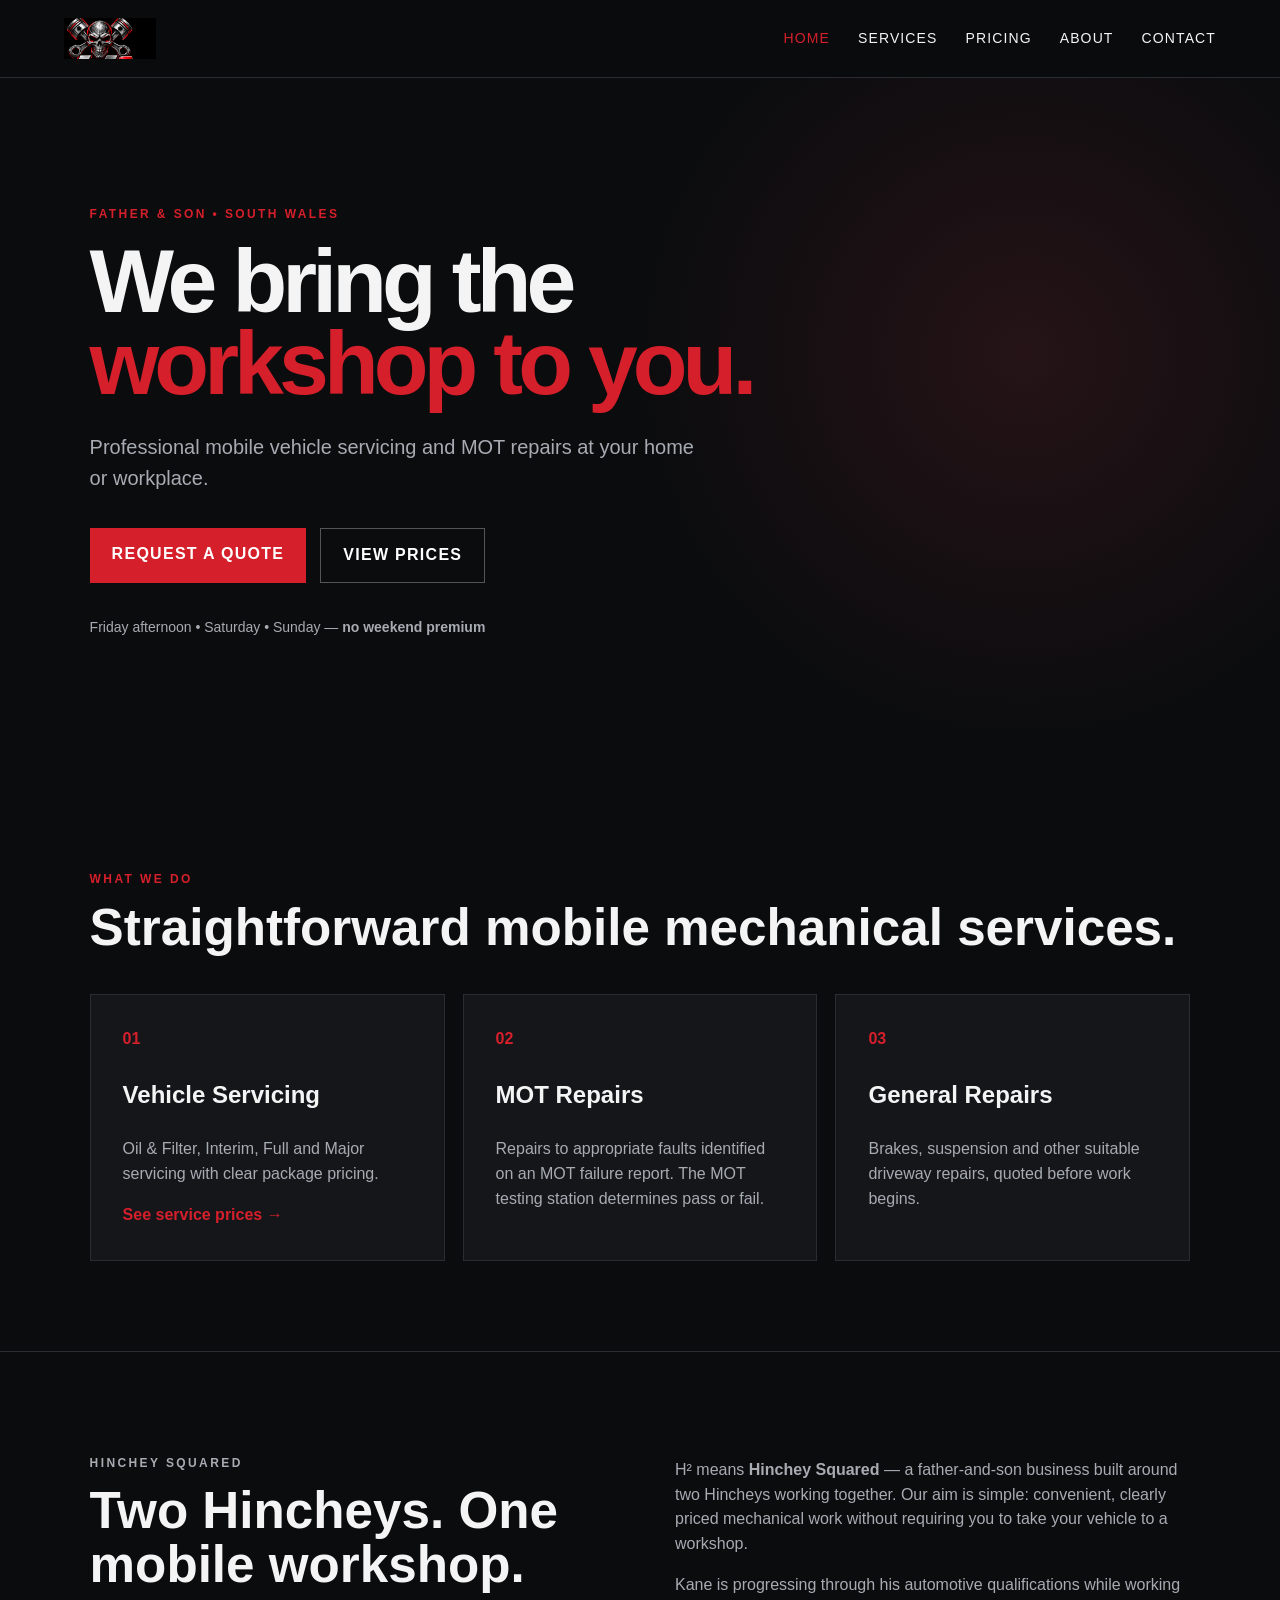
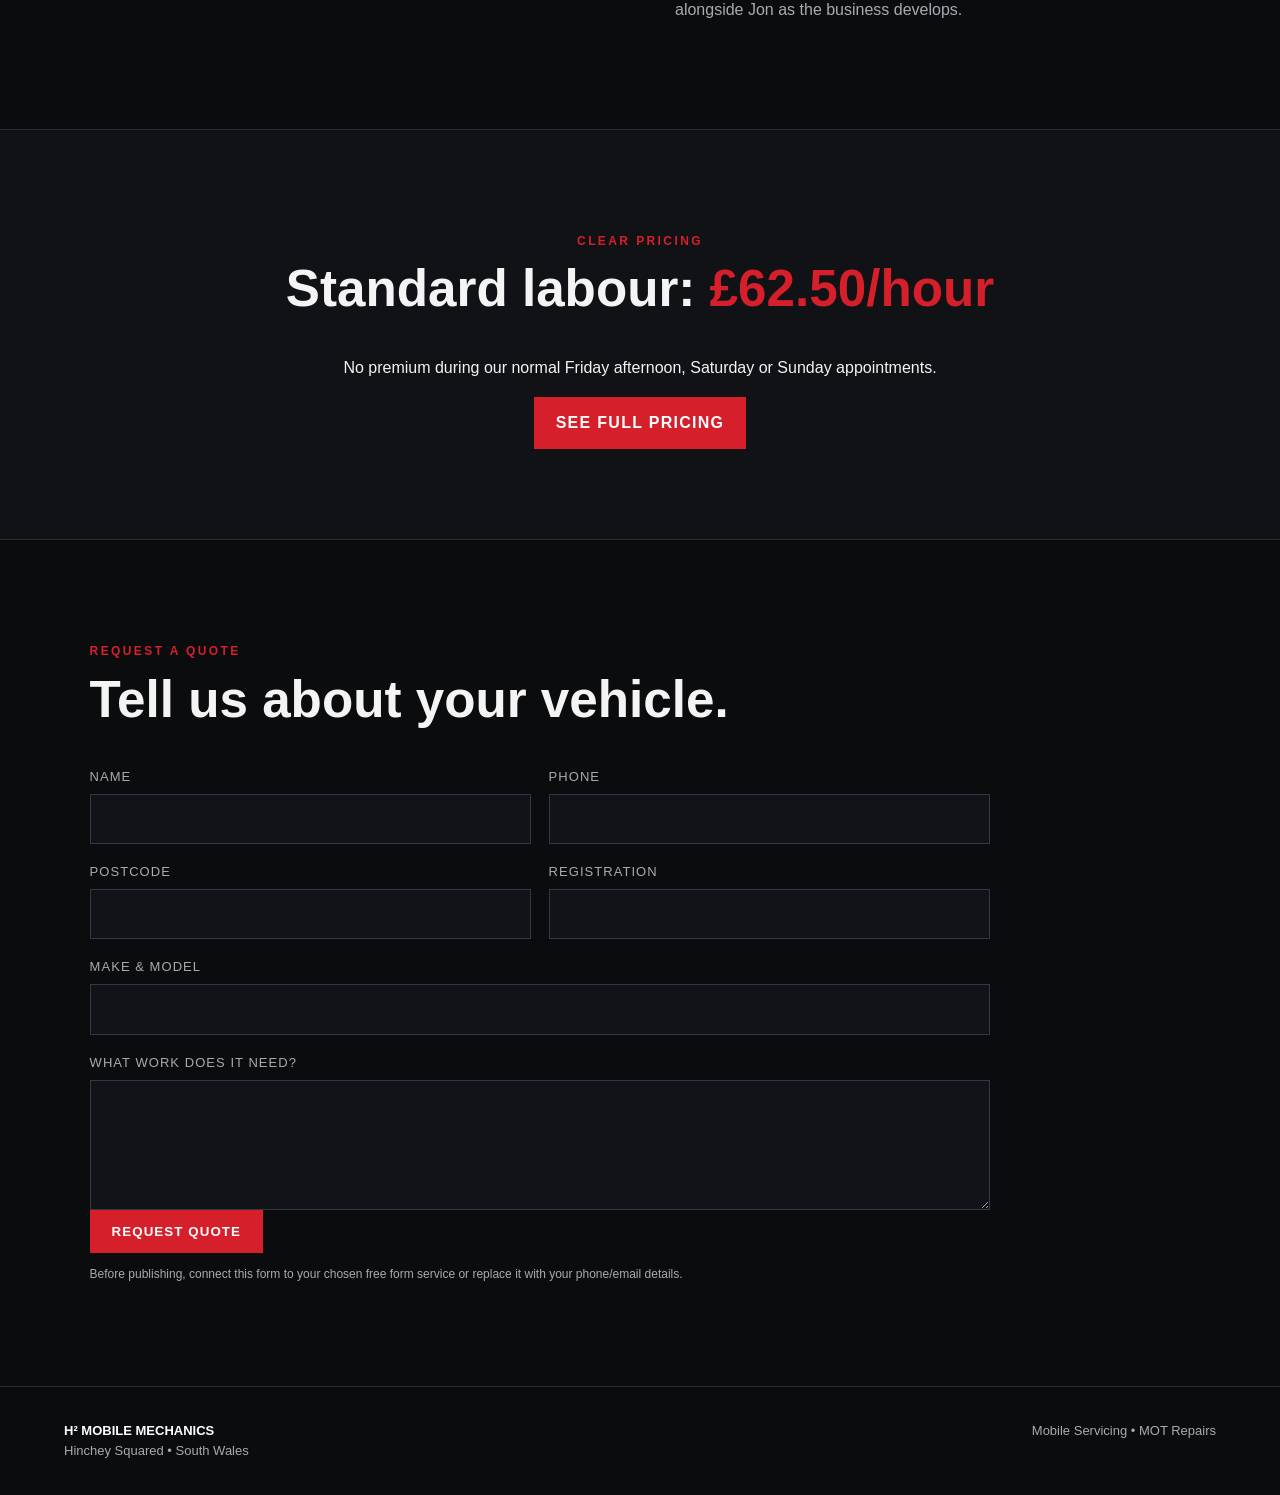
==== index.html @ 7c2e6c44 "Add files via upload" ====
<!doctype html><html lang="en"><head><meta charset="utf-8"><meta name="viewport" content="width=device-width,initial-scale=1"><meta name="description" content="H Squared Mobile Mechanics — mobile servicing and MOT repairs across South Wales."><title>H² Mobile Mechanics | South Wales</title><style>
:root{--bg:#0b0c0e;--panel:#14161a;--ink:#f4f4f4;--muted:#a7abb2;--red:#d51f2b;--line:#292c31;--silver:#d7d9dc}*{box-sizing:border-box}html{scroll-behavior:smooth}body{margin:0;background:var(--bg);color:var(--ink);font:16px/1.55 Arial,Helvetica,sans-serif}a{color:inherit;text-decoration:none}header{height:78px;display:flex;align-items:center;justify-content:space-between;padding:0 max(5vw,24px);border-bottom:1px solid var(--line);position:sticky;top:0;background:rgba(11,12,14,.96);z-index:10}.brand{font-weight:800;letter-spacing:.08em}.brand span{font-size:30px;color:var(--silver);margin-right:8px}.brand span::first-letter{color:white}nav{display:flex;gap:28px;font-size:14px;text-transform:uppercase;letter-spacing:.08em}nav a:hover,nav .active{color:var(--red)}.hero{min-height:690px;display:grid;grid-template-columns:1.2fr .8fr;align-items:center;gap:50px;padding:80px max(7vw,30px);background:radial-gradient(circle at 80% 40%,#251317 0,transparent 35%)}.eyebrow{color:var(--red);font-size:12px;font-weight:800;letter-spacing:.2em}.hero h1,.pagehead h1{font-size:clamp(52px,7vw,96px);line-height:.92;margin:16px 0 28px;letter-spacing:-.055em}.hero em,.pagehead em{font-style:normal;color:var(--red)}.lead{font-size:20px;color:var(--muted);max-width:620px}.actions{display:flex;gap:14px;margin:34px 0}.btn{display:inline-block;background:var(--red);padding:14px 22px;font-weight:800;text-transform:uppercase;letter-spacing:.08em;border:0;color:white;cursor:pointer}.btn.ghost{background:transparent;border:1px solid #555}.weekend{color:var(--muted);font-size:14px}.mark{text-align:center}.mark .skull{font-size:110px;filter:grayscale(1)}.mark strong{display:block;font-size:130px;line-height:.8;font-style:italic;color:var(--silver);text-shadow:5px 5px 0 #7c1119}.mark span{display:block;margin-top:25px;letter-spacing:.35em;color:var(--muted)}.section{padding:90px max(7vw,30px);max-width:1500px;margin:auto}.section h2,.price-tease h2,.cta h2{font-size:clamp(34px,4vw,56px);line-height:1.05;margin:12px 0 40px}.cards{display:grid;grid-template-columns:repeat(3,1fr);gap:18px}.cards article,.pricing-grid article{background:var(--panel);border:1px solid var(--line);padding:32px}.cards b{color:var(--red)}.cards h3{font-size:24px}.cards p,.split p,.pagehead p,.terms p,.labour p,.cta p{color:var(--muted)}.cards a{color:var(--red);font-weight:bold}.split{display:grid;grid-template-columns:1fr 1fr;gap:70px;border-top:1px solid var(--line)}.price-tease{text-align:center;padding:90px 25px;background:#101216;border-block:1px solid var(--line)}.price-tease h2 span{color:var(--red)}.grid{display:grid;grid-template-columns:1fr 1fr;gap:18px;max-width:900px}.wide{grid-column:1/-1}label{font-size:13px;color:var(--muted);text-transform:uppercase;letter-spacing:.08em}input,textarea{display:block;width:100%;margin-top:7px;background:#111318;border:1px solid #343840;color:white;padding:14px;font:inherit}.note{color:var(--muted);font-size:12px;max-width:700px}.pagehead{padding:100px max(7vw,30px) 50px;max-width:1300px}.pagehead p{max-width:750px;font-size:18px}.labour{display:flex;align-items:center;gap:50px;background:var(--panel);border-left:5px solid var(--red);padding:28px 34px;margin-bottom:70px}.labour div{min-width:260px}.labour span{display:block;color:var(--muted);font-size:12px;letter-spacing:.16em}.labour strong{font-size:54px}.labour small{color:var(--muted);margin-left:8px}.service-title{font-size:40px}.pricing-grid{display:grid;grid-template-columns:repeat(2,1fr);gap:18px}.pricing-grid article{position:relative}.pricing-grid article.featured{border-color:var(--red)}.pricing-grid article>p{color:var(--red);font-size:11px;font-weight:bold;letter-spacing:.18em}.pricing-grid h3{font-size:28px;margin:4px 0}.pricing-grid article>strong{font-size:42px}.pricing-grid strong small{font-size:14px;color:var(--muted)}ul{padding-left:20px;color:var(--muted)}li{margin:7px 0}.terms{margin-top:35px;border-top:1px solid var(--line);padding-top:25px}.cta{text-align:center;padding:90px 25px;background:#101216}footer{padding:34px max(5vw,24px);border-top:1px solid var(--line);display:flex;justify-content:space-between;color:var(--muted);font-size:13px}footer strong{display:block;color:white}footer span{display:block}@media(max-width:800px){header{height:auto;padding:18px 20px;align-items:flex-start;gap:15px}.brand{font-size:12px}.brand span{font-size:25px}nav{gap:12px;flex-wrap:wrap;justify-content:flex-end;font-size:10px}.hero{grid-template-columns:1fr;min-height:auto;padding:70px 25px}.mark{display:none}.cards,.pricing-grid,.split,.grid{grid-template-columns:1fr}.wide{grid-column:auto}.section{padding:65px 25px}.labour{display:block}.labour div{min-width:0}.pagehead{padding:70px 25px 30px}footer{display:block}footer>div+div{margin-top:15px}}
/* Enhanced mobile-first behaviour */
.menu-toggle{display:none;background:transparent;border:1px solid #3a3d43;color:#fff;width:46px;height:42px;font-size:23px;line-height:1;cursor:pointer}
@media(max-width:800px){
 body{font-size:16px;overflow-x:hidden}
 header{height:68px;padding:0 18px;align-items:center;position:sticky}
 .brand{font-size:11px;white-space:nowrap}.brand span{font-size:27px}
 .menu-toggle{display:block;flex:0 0 auto}
 nav{display:none;position:absolute;top:68px;left:0;right:0;background:#0b0c0e;border-bottom:1px solid var(--line);padding:8px 18px 18px;flex-direction:column;gap:0;box-shadow:0 12px 25px rgba(0,0,0,.35)}
 nav.open{display:flex}nav a{font-size:14px;padding:14px 4px;border-bottom:1px solid #22252a}nav a:last-child{border-bottom:0}
 .hero{padding:54px 20px 58px;gap:0;background:radial-gradient(circle at 85% 15%,#251317 0,transparent 38%)}
 .hero h1,.pagehead h1{font-size:clamp(42px,13vw,62px);line-height:.96;margin:14px 0 22px;overflow-wrap:anywhere}
 .lead{font-size:18px}.actions{display:grid;grid-template-columns:1fr;margin:28px 0 22px}.btn{text-align:center;width:100%;padding:16px 18px;min-height:52px}
 .weekend{font-size:13px}.section{padding:58px 20px}.section h2,.price-tease h2,.cta h2{font-size:34px;margin-bottom:28px}
 .cards{gap:14px}.cards article,.pricing-grid article{padding:24px 20px}.split{gap:22px}.price-tease,.cta{padding:58px 20px}
 .pagehead{padding:52px 20px 24px}.pagehead p{font-size:17px}.labour{padding:24px 20px;margin-bottom:48px}.labour strong{font-size:44px}.service-title{font-size:32px}
 .pricing-grid{gap:14px}.pricing-grid h3{font-size:25px}.pricing-grid article>strong{font-size:36px}.terms{font-size:14px}
 input,textarea{font-size:16px;min-height:50px}textarea{min-height:140px}form>.btn{margin-top:8px}
 footer{padding:28px 20px;line-height:1.7}
}
@media(max-width:380px){.brand{font-size:10px}.brand span{font-size:24px}.hero h1,.pagehead h1{font-size:39px}.section h2,.price-tease h2,.cta h2{font-size:30px}.labour strong{font-size:39px}}

.brand-lockup{display:flex;align-items:center;gap:20px}.brand-emblem{width:min(380px,100%);height:auto;display:block;filter:drop-shadow(0 12px 24px rgba(0,0,0,.45))}.brand-copy{text-align:center}.brand-copy strong{display:block;font-size:clamp(64px,9vw,128px);line-height:.8;font-style:italic;color:var(--silver);text-shadow:5px 5px 0 #7c1119}.brand-copy span{display:block;margin-top:22px;letter-spacing:.25em;color:var(--muted);font-weight:800}.brand-copy small{display:block;margin-top:8px;color:var(--red);letter-spacing:.22em;font-weight:800}@media(max-width:800px){.brand-lockup{justify-content:center}.brand-emblem{width:260px}.brand-copy{display:none}}
.header-logo{display:flex;align-items:center}.header-logo img{display:block;width:92px;height:64px;object-fit:contain}.hero{grid-template-columns:1fr;max-width:1500px;margin:auto}.hero>div:first-child{max-width:760px}@media(max-width:800px){.header-logo img{width:72px;height:50px}}
</style></head><body>
<header><a class="brand header-logo" href="./index.html" aria-label="H² Mobile Mechanics home"><img src="./h2-skull-pistons.png" alt="H² Mobile Mechanics piston logo"></a><button class="menu-toggle" aria-label="Open navigation" aria-expanded="false">☰</button><nav><a class="active" href="./index.html">Home</a><a href="#services">Services</a><a href="./pricing.html">Pricing</a><a href="#about">About</a><a href="#contact">Contact</a></nav></header>
<main><section class="hero"><div><p class="eyebrow">FATHER & SON • SOUTH WALES</p><h1>We bring the<br><em>workshop to you.</em></h1><p class="lead">Professional mobile vehicle servicing and MOT repairs at your home or workplace.</p><div class="actions"><a class="btn" href="#contact">Request a quote</a><a class="btn ghost" href="./pricing.html">View prices</a></div><p class="weekend">Friday afternoon • Saturday • Sunday — <strong>no weekend premium</strong></p></div></section>
<section id="services" class="section"><p class="eyebrow">WHAT WE DO</p><h2>Straightforward mobile mechanical services.</h2><div class="cards"><article><b>01</b><h3>Vehicle Servicing</h3><p>Oil & Filter, Interim, Full and Major servicing with clear package pricing.</p><a href="./pricing.html">See service prices →</a></article><article><b>02</b><h3>MOT Repairs</h3><p>Repairs to appropriate faults identified on an MOT failure report. The MOT testing station determines pass or fail.</p></article><article><b>03</b><h3>General Repairs</h3><p>Brakes, suspension and other suitable driveway repairs, quoted before work begins.</p></article></div></section>
<section id="about" class="section split"><div><p class="eyebrow">HINCHEY SQUARED</p><h2>Two Hincheys. One mobile workshop.</h2></div><div><p>H² means <strong>Hinchey Squared</strong> — a father-and-son business built around two Hincheys working together. Our aim is simple: convenient, clearly priced mechanical work without requiring you to take your vehicle to a workshop.</p><p>Kane is progressing through his automotive qualifications while working alongside Jon as the business develops.</p></div></section>
<section class="price-tease"><p class="eyebrow">CLEAR PRICING</p><h2>Standard labour: <span>£62.50/hour</span></h2><p>No premium during our normal Friday afternoon, Saturday or Sunday appointments.</p><a class="btn" href="./pricing.html">See full pricing</a></section>
<section id="contact" class="section"><p class="eyebrow">REQUEST A QUOTE</p><h2>Tell us about your vehicle.</h2><form onsubmit="event.preventDefault();alert('Add your phone/email or a free form service before publishing to receive enquiries.');"><div class="grid"><label>Name<input required></label><label>Phone<input type="tel" required></label><label>Postcode<input required></label><label>Registration<input></label><label class="wide">Make & model<input></label><label class="wide">What work does it need?<textarea rows="5" required></textarea></label></div><button class="btn" type="submit">Request quote</button><p class="note">Before publishing, connect this form to your chosen free form service or replace it with your phone/email details.</p></form></section></main>
<footer><div><strong>H² MOBILE MECHANICS</strong><span>Hinchey Squared • South Wales</span></div><div>Mobile Servicing • MOT Repairs</div></footer><script>
const menu=document.querySelector('.menu-toggle');
const nav=document.querySelector('header nav');
if(menu&&nav){menu.addEventListener('click',()=>{const open=nav.classList.toggle('open');menu.setAttribute('aria-expanded',open);menu.textContent=open?'✕':'☰';});nav.querySelectorAll('a').forEach(a=>a.addEventListener('click',()=>{nav.classList.remove('open');menu.setAttribute('aria-expanded','false');menu.textContent='☰';}));}
</script></body></html>
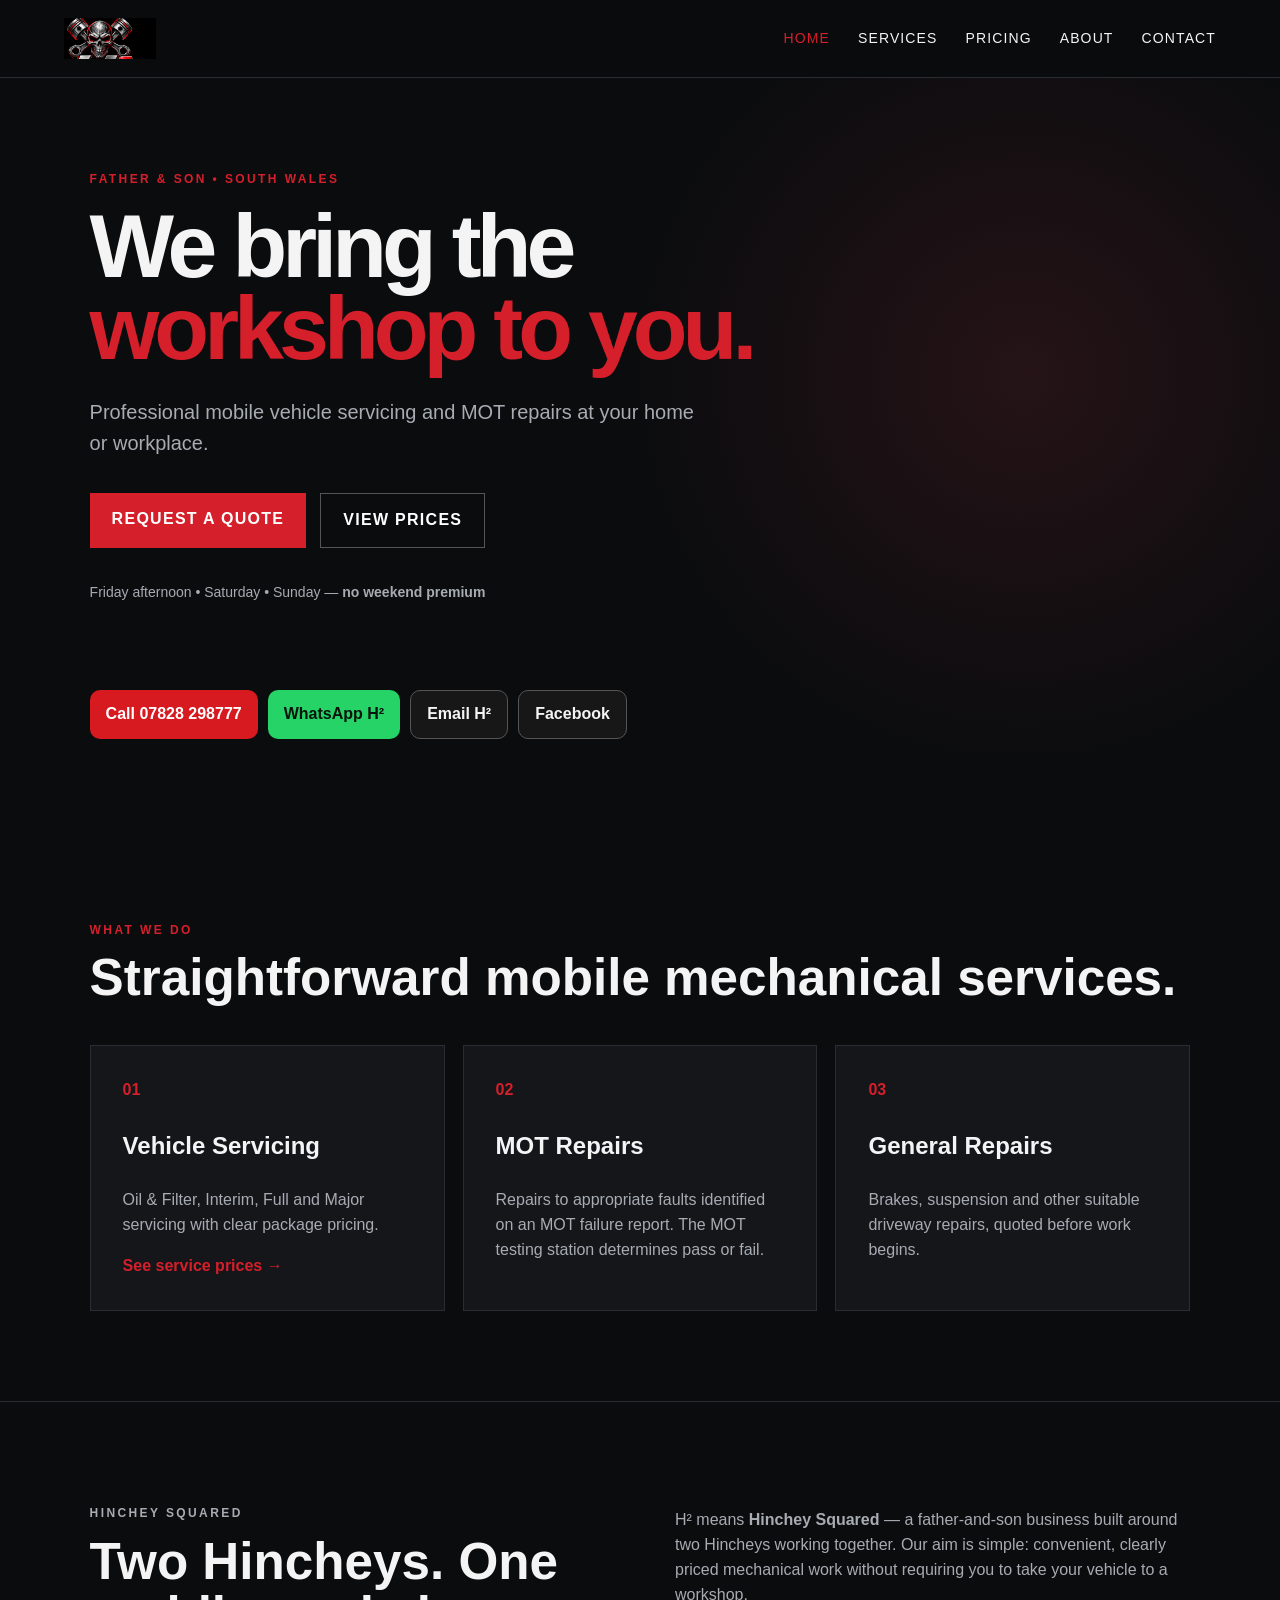
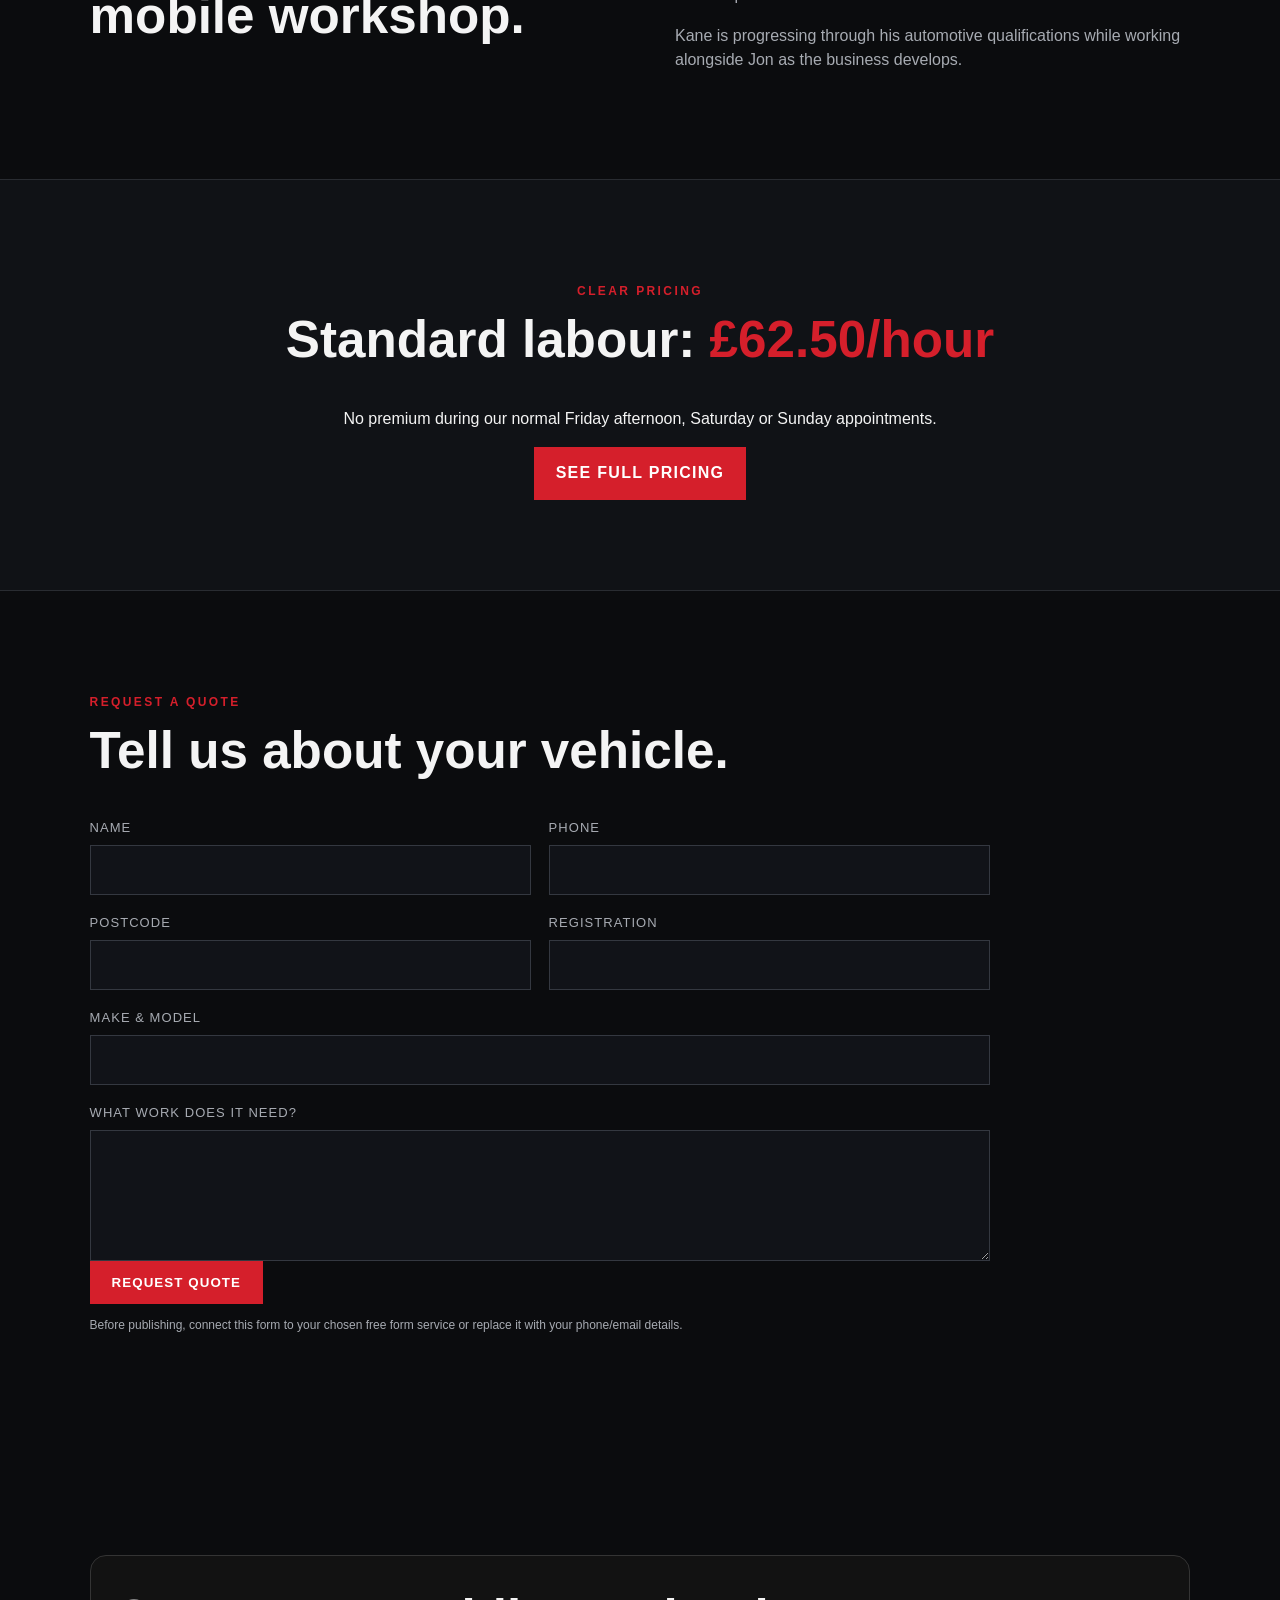
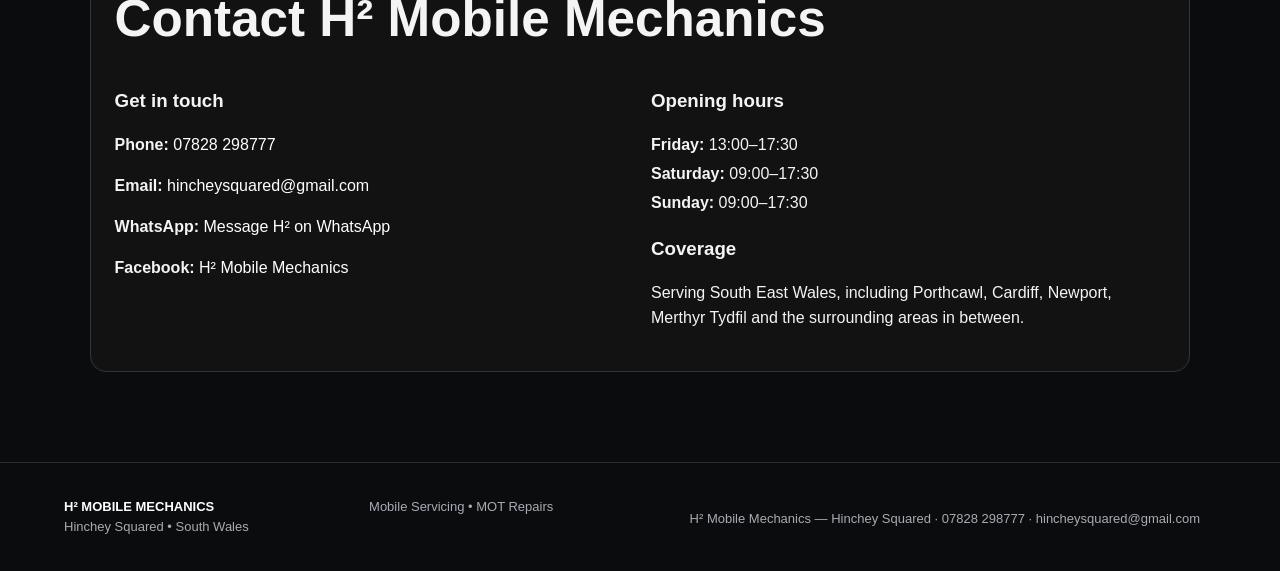
==== commit f4ef9e43: "Add files via upload" ====
--- a/index.html
+++ b/index.html
@@ -23,14 +23,66 @@
 
 .brand-lockup{display:flex;align-items:center;gap:20px}.brand-emblem{width:min(380px,100%);height:auto;display:block;filter:drop-shadow(0 12px 24px rgba(0,0,0,.45))}.brand-copy{text-align:center}.brand-copy strong{display:block;font-size:clamp(64px,9vw,128px);line-height:.8;font-style:italic;color:var(--silver);text-shadow:5px 5px 0 #7c1119}.brand-copy span{display:block;margin-top:22px;letter-spacing:.25em;color:var(--muted);font-weight:800}.brand-copy small{display:block;margin-top:8px;color:var(--red);letter-spacing:.22em;font-weight:800}@media(max-width:800px){.brand-lockup{justify-content:center}.brand-emblem{width:260px}.brand-copy{display:none}}
 .header-logo{display:flex;align-items:center}.header-logo img{display:block;width:92px;height:64px;object-fit:contain}.hero{grid-template-columns:1fr;max-width:1500px;margin:auto}.hero>div:first-child{max-width:760px}@media(max-width:800px){.header-logo img{width:72px;height:50px}}
+
+    .contact-strip{display:flex;flex-wrap:wrap;gap:10px;margin-top:22px}
+    .contact-strip a{display:inline-flex;align-items:center;justify-content:center;min-height:46px;padding:11px 16px;border-radius:10px;text-decoration:none;font-weight:800}
+    .contact-call{background:#d71920;color:#fff}
+    .contact-whatsapp{background:#25D366;color:#08140c}
+    .contact-email,.contact-facebook{border:1px solid #555;color:#f4f4f4;background:#171717}
+    .contact-panel{margin-top:28px;padding:24px;border:1px solid #343434;border-radius:16px;background:#121212}
+    .contact-panel h3{margin-top:0}
+    .contact-grid{display:grid;grid-template-columns:repeat(2,minmax(0,1fr));gap:22px}
+    .contact-panel a{color:#fff}
+    .hours-line{margin:4px 0}
+    @media(max-width:700px){
+      .contact-strip{display:grid;grid-template-columns:1fr 1fr}
+      .contact-strip a{width:100%}
+      .contact-grid{grid-template-columns:1fr}
+      .brand-logo{width:105px!important;height:auto!important;max-height:none!important}
+    }
+    
 </style></head><body>
 <header><a class="brand header-logo" href="./index.html" aria-label="H² Mobile Mechanics home"><img src="./h2-skull-pistons.png" alt="H² Mobile Mechanics piston logo"></a><button class="menu-toggle" aria-label="Open navigation" aria-expanded="false">☰</button><nav><a class="active" href="./index.html">Home</a><a href="#services">Services</a><a href="./pricing.html">Pricing</a><a href="#about">About</a><a href="#contact">Contact</a></nav></header>
-<main><section class="hero"><div><p class="eyebrow">FATHER & SON • SOUTH WALES</p><h1>We bring the<br><em>workshop to you.</em></h1><p class="lead">Professional mobile vehicle servicing and MOT repairs at your home or workplace.</p><div class="actions"><a class="btn" href="#contact">Request a quote</a><a class="btn ghost" href="./pricing.html">View prices</a></div><p class="weekend">Friday afternoon • Saturday • Sunday — <strong>no weekend premium</strong></p></div></section>
+<main><section class="hero"><div><p class="eyebrow">FATHER & SON • SOUTH WALES</p><h1>We bring the<br><em>workshop to you.</em></h1><p class="lead">Professional mobile vehicle servicing and MOT repairs at your home or workplace.</p><div class="actions"><a class="btn" href="#contact">Request a quote</a><a class="btn ghost" href="./pricing.html">View prices</a></div><p class="weekend">Friday afternoon • Saturday • Sunday — <strong>no weekend premium</strong></p></div>
+        <div class="contact-strip" aria-label="Contact H² Mobile Mechanics">
+          <a class="contact-call" href="tel:+447828298777">Call 07828 298777</a>
+          <a class="contact-whatsapp" href="https://wa.me/447828298777?text=Hi%20H%C2%B2%20Mobile%20Mechanics%2C%20I%27d%20like%20to%20request%20a%20quote%20for%20my%20vehicle." target="_blank" rel="noopener">WhatsApp H²</a>
+          <a class="contact-email" href="mailto:hincheysquared@gmail.com">Email H²</a>
+          <a class="contact-facebook" href="https://www.facebook.com/share/1BqLVj7MQG/" target="_blank" rel="noopener">Facebook</a>
+        </div>
+        </section>
 <section id="services" class="section"><p class="eyebrow">WHAT WE DO</p><h2>Straightforward mobile mechanical services.</h2><div class="cards"><article><b>01</b><h3>Vehicle Servicing</h3><p>Oil & Filter, Interim, Full and Major servicing with clear package pricing.</p><a href="./pricing.html">See service prices →</a></article><article><b>02</b><h3>MOT Repairs</h3><p>Repairs to appropriate faults identified on an MOT failure report. The MOT testing station determines pass or fail.</p></article><article><b>03</b><h3>General Repairs</h3><p>Brakes, suspension and other suitable driveway repairs, quoted before work begins.</p></article></div></section>
 <section id="about" class="section split"><div><p class="eyebrow">HINCHEY SQUARED</p><h2>Two Hincheys. One mobile workshop.</h2></div><div><p>H² means <strong>Hinchey Squared</strong> — a father-and-son business built around two Hincheys working together. Our aim is simple: convenient, clearly priced mechanical work without requiring you to take your vehicle to a workshop.</p><p>Kane is progressing through his automotive qualifications while working alongside Jon as the business develops.</p></div></section>
 <section class="price-tease"><p class="eyebrow">CLEAR PRICING</p><h2>Standard labour: <span>£62.50/hour</span></h2><p>No premium during our normal Friday afternoon, Saturday or Sunday appointments.</p><a class="btn" href="./pricing.html">See full pricing</a></section>
 <section id="contact" class="section"><p class="eyebrow">REQUEST A QUOTE</p><h2>Tell us about your vehicle.</h2><form onsubmit="event.preventDefault();alert('Add your phone/email or a free form service before publishing to receive enquiries.');"><div class="grid"><label>Name<input required></label><label>Phone<input type="tel" required></label><label>Postcode<input required></label><label>Registration<input></label><label class="wide">Make & model<input></label><label class="wide">What work does it need?<textarea rows="5" required></textarea></label></div><button class="btn" type="submit">Request quote</button><p class="note">Before publishing, connect this form to your chosen free form service or replace it with your phone/email details.</p></form></section></main>
-<footer><div><strong>H² MOBILE MECHANICS</strong><span>Hinchey Squared • South Wales</span></div><div>Mobile Servicing • MOT Repairs</div></footer><script>
+
+<section id="contact" class="section">
+  <div class="container">
+    <div class="contact-panel">
+      <h2>Contact H² Mobile Mechanics</h2>
+      <div class="contact-grid">
+        <div>
+          <h3>Get in touch</h3>
+          <p><strong>Phone:</strong> <a href="tel:+447828298777">07828 298777</a></p>
+          <p><strong>Email:</strong> <a href="mailto:hincheysquared@gmail.com">hincheysquared@gmail.com</a></p>
+          <p><strong>WhatsApp:</strong> <a href="https://wa.me/447828298777?text=Hi%20H%C2%B2%20Mobile%20Mechanics%2C%20I%27d%20like%20to%20request%20a%20quote%20for%20my%20vehicle." target="_blank" rel="noopener">Message H² on WhatsApp</a></p>
+          <p><strong>Facebook:</strong> <a href="https://www.facebook.com/share/1BqLVj7MQG/" target="_blank" rel="noopener">H² Mobile Mechanics</a></p>
+        </div>
+        <div>
+          <h3>Opening hours</h3>
+          <p class="hours-line"><strong>Friday:</strong> 13:00–17:30</p>
+          <p class="hours-line"><strong>Saturday:</strong> 09:00–17:30</p>
+          <p class="hours-line"><strong>Sunday:</strong> 09:00–17:30</p>
+          <h3 style="margin-top:18px">Coverage</h3>
+          <p>Serving South East Wales, including Porthcawl, Cardiff, Newport, Merthyr Tydfil and the surrounding areas in between.</p>
+        </div>
+      </div>
+    </div>
+  </div>
+</section>
+
+<footer><div><strong>H² MOBILE MECHANICS</strong><span>Hinchey Squared • South Wales</span></div><div>Mobile Servicing • MOT Repairs</div><p style="text-align:center;margin:12px 16px 0">H² Mobile Mechanics — Hinchey Squared · <a href="tel:+447828298777">07828 298777</a> · <a href="mailto:hincheysquared@gmail.com">hincheysquared@gmail.com</a></p>
+</footer><script>
 const menu=document.querySelector('.menu-toggle');
 const nav=document.querySelector('header nav');
 if(menu&&nav){menu.addEventListener('click',()=>{const open=nav.classList.toggle('open');menu.setAttribute('aria-expanded',open);menu.textContent=open?'✕':'☰';});nav.querySelectorAll('a').forEach(a=>a.addEventListener('click',()=>{nav.classList.remove('open');menu.setAttribute('aria-expanded','false');menu.textContent='☰';}));}
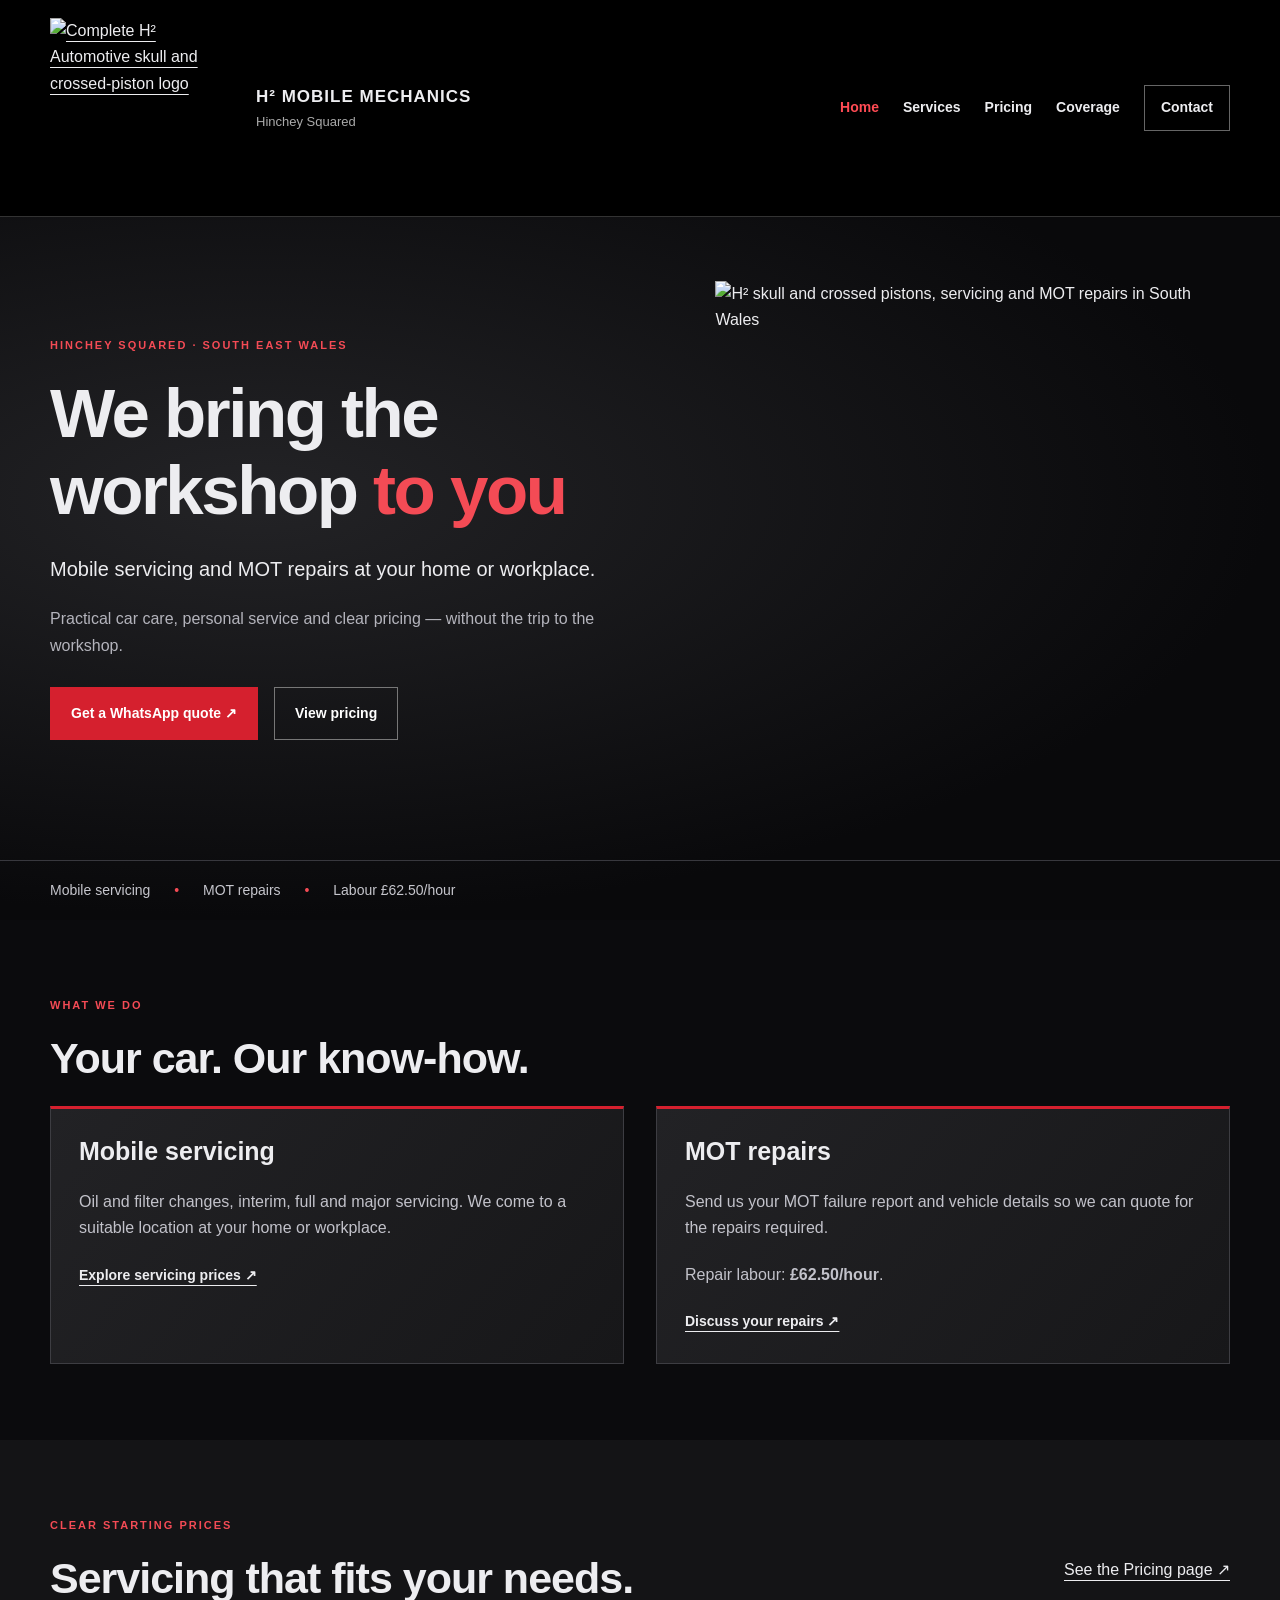
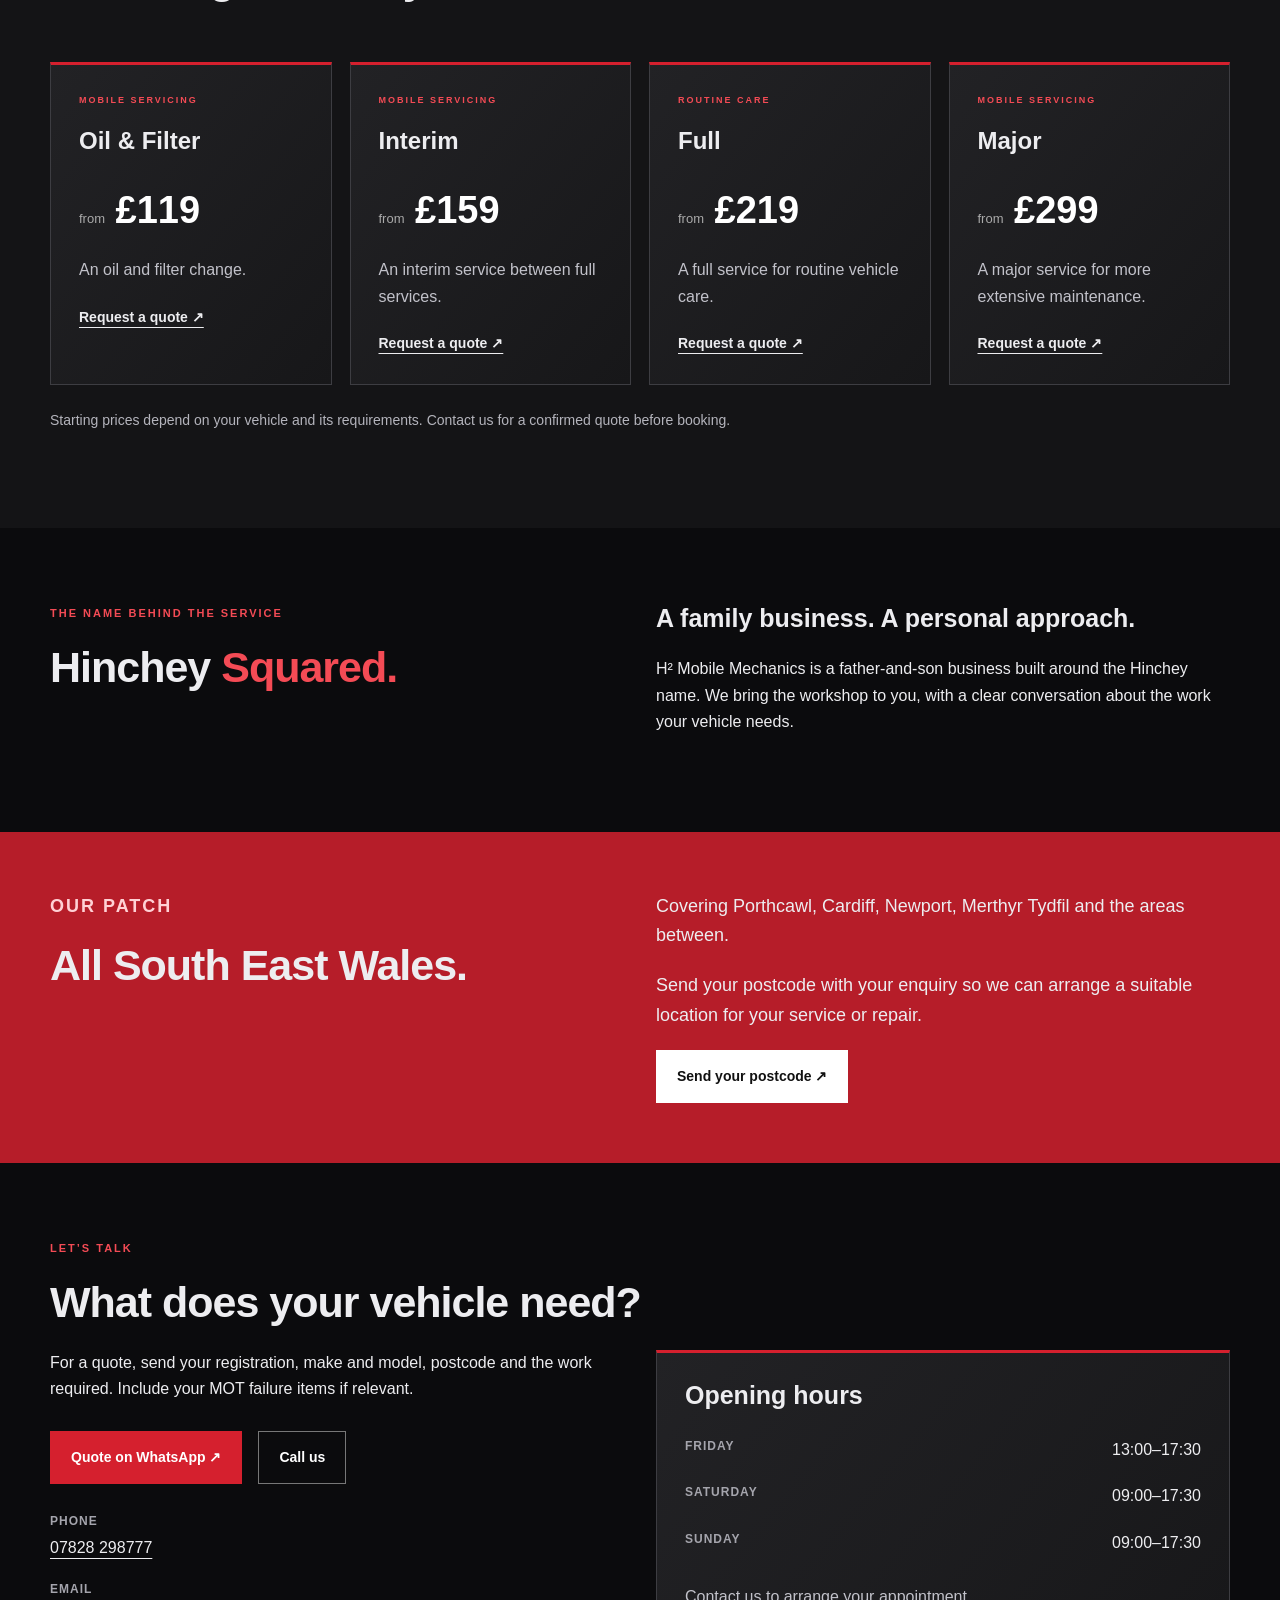
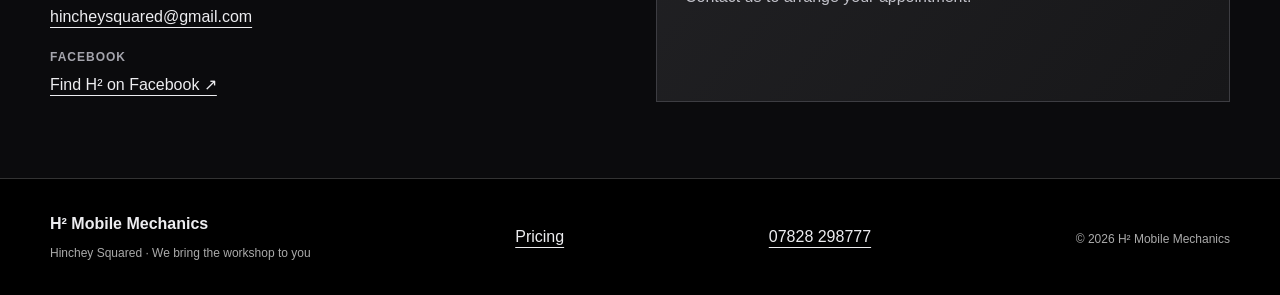
==== commit 9beba8e9: "Add files via upload" ====
--- a/index.html
+++ b/index.html
@@ -1,89 +1 @@
-<!doctype html><html lang="en"><head><meta charset="utf-8"><meta name="viewport" content="width=device-width,initial-scale=1"><meta name="description" content="H Squared Mobile Mechanics — mobile servicing and MOT repairs across South Wales."><title>H² Mobile Mechanics | South Wales</title><style>
-:root{--bg:#0b0c0e;--panel:#14161a;--ink:#f4f4f4;--muted:#a7abb2;--red:#d51f2b;--line:#292c31;--silver:#d7d9dc}*{box-sizing:border-box}html{scroll-behavior:smooth}body{margin:0;background:var(--bg);color:var(--ink);font:16px/1.55 Arial,Helvetica,sans-serif}a{color:inherit;text-decoration:none}header{height:78px;display:flex;align-items:center;justify-content:space-between;padding:0 max(5vw,24px);border-bottom:1px solid var(--line);position:sticky;top:0;background:rgba(11,12,14,.96);z-index:10}.brand{font-weight:800;letter-spacing:.08em}.brand span{font-size:30px;color:var(--silver);margin-right:8px}.brand span::first-letter{color:white}nav{display:flex;gap:28px;font-size:14px;text-transform:uppercase;letter-spacing:.08em}nav a:hover,nav .active{color:var(--red)}.hero{min-height:690px;display:grid;grid-template-columns:1.2fr .8fr;align-items:center;gap:50px;padding:80px max(7vw,30px);background:radial-gradient(circle at 80% 40%,#251317 0,transparent 35%)}.eyebrow{color:var(--red);font-size:12px;font-weight:800;letter-spacing:.2em}.hero h1,.pagehead h1{font-size:clamp(52px,7vw,96px);line-height:.92;margin:16px 0 28px;letter-spacing:-.055em}.hero em,.pagehead em{font-style:normal;color:var(--red)}.lead{font-size:20px;color:var(--muted);max-width:620px}.actions{display:flex;gap:14px;margin:34px 0}.btn{display:inline-block;background:var(--red);padding:14px 22px;font-weight:800;text-transform:uppercase;letter-spacing:.08em;border:0;color:white;cursor:pointer}.btn.ghost{background:transparent;border:1px solid #555}.weekend{color:var(--muted);font-size:14px}.mark{text-align:center}.mark .skull{font-size:110px;filter:grayscale(1)}.mark strong{display:block;font-size:130px;line-height:.8;font-style:italic;color:var(--silver);text-shadow:5px 5px 0 #7c1119}.mark span{display:block;margin-top:25px;letter-spacing:.35em;color:var(--muted)}.section{padding:90px max(7vw,30px);max-width:1500px;margin:auto}.section h2,.price-tease h2,.cta h2{font-size:clamp(34px,4vw,56px);line-height:1.05;margin:12px 0 40px}.cards{display:grid;grid-template-columns:repeat(3,1fr);gap:18px}.cards article,.pricing-grid article{background:var(--panel);border:1px solid var(--line);padding:32px}.cards b{color:var(--red)}.cards h3{font-size:24px}.cards p,.split p,.pagehead p,.terms p,.labour p,.cta p{color:var(--muted)}.cards a{color:var(--red);font-weight:bold}.split{display:grid;grid-template-columns:1fr 1fr;gap:70px;border-top:1px solid var(--line)}.price-tease{text-align:center;padding:90px 25px;background:#101216;border-block:1px solid var(--line)}.price-tease h2 span{color:var(--red)}.grid{display:grid;grid-template-columns:1fr 1fr;gap:18px;max-width:900px}.wide{grid-column:1/-1}label{font-size:13px;color:var(--muted);text-transform:uppercase;letter-spacing:.08em}input,textarea{display:block;width:100%;margin-top:7px;background:#111318;border:1px solid #343840;color:white;padding:14px;font:inherit}.note{color:var(--muted);font-size:12px;max-width:700px}.pagehead{padding:100px max(7vw,30px) 50px;max-width:1300px}.pagehead p{max-width:750px;font-size:18px}.labour{display:flex;align-items:center;gap:50px;background:var(--panel);border-left:5px solid var(--red);padding:28px 34px;margin-bottom:70px}.labour div{min-width:260px}.labour span{display:block;color:var(--muted);font-size:12px;letter-spacing:.16em}.labour strong{font-size:54px}.labour small{color:var(--muted);margin-left:8px}.service-title{font-size:40px}.pricing-grid{display:grid;grid-template-columns:repeat(2,1fr);gap:18px}.pricing-grid article{position:relative}.pricing-grid article.featured{border-color:var(--red)}.pricing-grid article>p{color:var(--red);font-size:11px;font-weight:bold;letter-spacing:.18em}.pricing-grid h3{font-size:28px;margin:4px 0}.pricing-grid article>strong{font-size:42px}.pricing-grid strong small{font-size:14px;color:var(--muted)}ul{padding-left:20px;color:var(--muted)}li{margin:7px 0}.terms{margin-top:35px;border-top:1px solid var(--line);padding-top:25px}.cta{text-align:center;padding:90px 25px;background:#101216}footer{padding:34px max(5vw,24px);border-top:1px solid var(--line);display:flex;justify-content:space-between;color:var(--muted);font-size:13px}footer strong{display:block;color:white}footer span{display:block}@media(max-width:800px){header{height:auto;padding:18px 20px;align-items:flex-start;gap:15px}.brand{font-size:12px}.brand span{font-size:25px}nav{gap:12px;flex-wrap:wrap;justify-content:flex-end;font-size:10px}.hero{grid-template-columns:1fr;min-height:auto;padding:70px 25px}.mark{display:none}.cards,.pricing-grid,.split,.grid{grid-template-columns:1fr}.wide{grid-column:auto}.section{padding:65px 25px}.labour{display:block}.labour div{min-width:0}.pagehead{padding:70px 25px 30px}footer{display:block}footer>div+div{margin-top:15px}}
-/* Enhanced mobile-first behaviour */
-.menu-toggle{display:none;background:transparent;border:1px solid #3a3d43;color:#fff;width:46px;height:42px;font-size:23px;line-height:1;cursor:pointer}
-@media(max-width:800px){
- body{font-size:16px;overflow-x:hidden}
- header{height:68px;padding:0 18px;align-items:center;position:sticky}
- .brand{font-size:11px;white-space:nowrap}.brand span{font-size:27px}
- .menu-toggle{display:block;flex:0 0 auto}
- nav{display:none;position:absolute;top:68px;left:0;right:0;background:#0b0c0e;border-bottom:1px solid var(--line);padding:8px 18px 18px;flex-direction:column;gap:0;box-shadow:0 12px 25px rgba(0,0,0,.35)}
- nav.open{display:flex}nav a{font-size:14px;padding:14px 4px;border-bottom:1px solid #22252a}nav a:last-child{border-bottom:0}
- .hero{padding:54px 20px 58px;gap:0;background:radial-gradient(circle at 85% 15%,#251317 0,transparent 38%)}
- .hero h1,.pagehead h1{font-size:clamp(42px,13vw,62px);line-height:.96;margin:14px 0 22px;overflow-wrap:anywhere}
- .lead{font-size:18px}.actions{display:grid;grid-template-columns:1fr;margin:28px 0 22px}.btn{text-align:center;width:100%;padding:16px 18px;min-height:52px}
- .weekend{font-size:13px}.section{padding:58px 20px}.section h2,.price-tease h2,.cta h2{font-size:34px;margin-bottom:28px}
- .cards{gap:14px}.cards article,.pricing-grid article{padding:24px 20px}.split{gap:22px}.price-tease,.cta{padding:58px 20px}
- .pagehead{padding:52px 20px 24px}.pagehead p{font-size:17px}.labour{padding:24px 20px;margin-bottom:48px}.labour strong{font-size:44px}.service-title{font-size:32px}
- .pricing-grid{gap:14px}.pricing-grid h3{font-size:25px}.pricing-grid article>strong{font-size:36px}.terms{font-size:14px}
- input,textarea{font-size:16px;min-height:50px}textarea{min-height:140px}form>.btn{margin-top:8px}
- footer{padding:28px 20px;line-height:1.7}
-}
-@media(max-width:380px){.brand{font-size:10px}.brand span{font-size:24px}.hero h1,.pagehead h1{font-size:39px}.section h2,.price-tease h2,.cta h2{font-size:30px}.labour strong{font-size:39px}}
-
-.brand-lockup{display:flex;align-items:center;gap:20px}.brand-emblem{width:min(380px,100%);height:auto;display:block;filter:drop-shadow(0 12px 24px rgba(0,0,0,.45))}.brand-copy{text-align:center}.brand-copy strong{display:block;font-size:clamp(64px,9vw,128px);line-height:.8;font-style:italic;color:var(--silver);text-shadow:5px 5px 0 #7c1119}.brand-copy span{display:block;margin-top:22px;letter-spacing:.25em;color:var(--muted);font-weight:800}.brand-copy small{display:block;margin-top:8px;color:var(--red);letter-spacing:.22em;font-weight:800}@media(max-width:800px){.brand-lockup{justify-content:center}.brand-emblem{width:260px}.brand-copy{display:none}}
-.header-logo{display:flex;align-items:center}.header-logo img{display:block;width:92px;height:64px;object-fit:contain}.hero{grid-template-columns:1fr;max-width:1500px;margin:auto}.hero>div:first-child{max-width:760px}@media(max-width:800px){.header-logo img{width:72px;height:50px}}
-
-    .contact-strip{display:flex;flex-wrap:wrap;gap:10px;margin-top:22px}
-    .contact-strip a{display:inline-flex;align-items:center;justify-content:center;min-height:46px;padding:11px 16px;border-radius:10px;text-decoration:none;font-weight:800}
-    .contact-call{background:#d71920;color:#fff}
-    .contact-whatsapp{background:#25D366;color:#08140c}
-    .contact-email,.contact-facebook{border:1px solid #555;color:#f4f4f4;background:#171717}
-    .contact-panel{margin-top:28px;padding:24px;border:1px solid #343434;border-radius:16px;background:#121212}
-    .contact-panel h3{margin-top:0}
-    .contact-grid{display:grid;grid-template-columns:repeat(2,minmax(0,1fr));gap:22px}
-    .contact-panel a{color:#fff}
-    .hours-line{margin:4px 0}
-    @media(max-width:700px){
-      .contact-strip{display:grid;grid-template-columns:1fr 1fr}
-      .contact-strip a{width:100%}
-      .contact-grid{grid-template-columns:1fr}
-      .brand-logo{width:105px!important;height:auto!important;max-height:none!important}
-    }
-    
-</style></head><body>
-<header><a class="brand header-logo" href="./index.html" aria-label="H² Mobile Mechanics home"><img src="./h2-skull-pistons.png" alt="H² Mobile Mechanics piston logo"></a><button class="menu-toggle" aria-label="Open navigation" aria-expanded="false">☰</button><nav><a class="active" href="./index.html">Home</a><a href="#services">Services</a><a href="./pricing.html">Pricing</a><a href="#about">About</a><a href="#contact">Contact</a></nav></header>
-<main><section class="hero"><div><p class="eyebrow">FATHER & SON • SOUTH WALES</p><h1>We bring the<br><em>workshop to you.</em></h1><p class="lead">Professional mobile vehicle servicing and MOT repairs at your home or workplace.</p><div class="actions"><a class="btn" href="#contact">Request a quote</a><a class="btn ghost" href="./pricing.html">View prices</a></div><p class="weekend">Friday afternoon • Saturday • Sunday — <strong>no weekend premium</strong></p></div>
-        <div class="contact-strip" aria-label="Contact H² Mobile Mechanics">
-          <a class="contact-call" href="tel:+447828298777">Call 07828 298777</a>
-          <a class="contact-whatsapp" href="https://wa.me/447828298777?text=Hi%20H%C2%B2%20Mobile%20Mechanics%2C%20I%27d%20like%20to%20request%20a%20quote%20for%20my%20vehicle." target="_blank" rel="noopener">WhatsApp H²</a>
-          <a class="contact-email" href="mailto:hincheysquared@gmail.com">Email H²</a>
-          <a class="contact-facebook" href="https://www.facebook.com/share/1BqLVj7MQG/" target="_blank" rel="noopener">Facebook</a>
-        </div>
-        </section>
-<section id="services" class="section"><p class="eyebrow">WHAT WE DO</p><h2>Straightforward mobile mechanical services.</h2><div class="cards"><article><b>01</b><h3>Vehicle Servicing</h3><p>Oil & Filter, Interim, Full and Major servicing with clear package pricing.</p><a href="./pricing.html">See service prices →</a></article><article><b>02</b><h3>MOT Repairs</h3><p>Repairs to appropriate faults identified on an MOT failure report. The MOT testing station determines pass or fail.</p></article><article><b>03</b><h3>General Repairs</h3><p>Brakes, suspension and other suitable driveway repairs, quoted before work begins.</p></article></div></section>
-<section id="about" class="section split"><div><p class="eyebrow">HINCHEY SQUARED</p><h2>Two Hincheys. One mobile workshop.</h2></div><div><p>H² means <strong>Hinchey Squared</strong> — a father-and-son business built around two Hincheys working together. Our aim is simple: convenient, clearly priced mechanical work without requiring you to take your vehicle to a workshop.</p><p>Kane is progressing through his automotive qualifications while working alongside Jon as the business develops.</p></div></section>
-<section class="price-tease"><p class="eyebrow">CLEAR PRICING</p><h2>Standard labour: <span>£62.50/hour</span></h2><p>No premium during our normal Friday afternoon, Saturday or Sunday appointments.</p><a class="btn" href="./pricing.html">See full pricing</a></section>
-<section id="contact" class="section"><p class="eyebrow">REQUEST A QUOTE</p><h2>Tell us about your vehicle.</h2><form onsubmit="event.preventDefault();alert('Add your phone/email or a free form service before publishing to receive enquiries.');"><div class="grid"><label>Name<input required></label><label>Phone<input type="tel" required></label><label>Postcode<input required></label><label>Registration<input></label><label class="wide">Make & model<input></label><label class="wide">What work does it need?<textarea rows="5" required></textarea></label></div><button class="btn" type="submit">Request quote</button><p class="note">Before publishing, connect this form to your chosen free form service or replace it with your phone/email details.</p></form></section></main>
-
-<section id="contact" class="section">
-  <div class="container">
-    <div class="contact-panel">
-      <h2>Contact H² Mobile Mechanics</h2>
-      <div class="contact-grid">
-        <div>
-          <h3>Get in touch</h3>
-          <p><strong>Phone:</strong> <a href="tel:+447828298777">07828 298777</a></p>
-          <p><strong>Email:</strong> <a href="mailto:hincheysquared@gmail.com">hincheysquared@gmail.com</a></p>
-          <p><strong>WhatsApp:</strong> <a href="https://wa.me/447828298777?text=Hi%20H%C2%B2%20Mobile%20Mechanics%2C%20I%27d%20like%20to%20request%20a%20quote%20for%20my%20vehicle." target="_blank" rel="noopener">Message H² on WhatsApp</a></p>
-          <p><strong>Facebook:</strong> <a href="https://www.facebook.com/share/1BqLVj7MQG/" target="_blank" rel="noopener">H² Mobile Mechanics</a></p>
-        </div>
-        <div>
-          <h3>Opening hours</h3>
-          <p class="hours-line"><strong>Friday:</strong> 13:00–17:30</p>
-          <p class="hours-line"><strong>Saturday:</strong> 09:00–17:30</p>
-          <p class="hours-line"><strong>Sunday:</strong> 09:00–17:30</p>
-          <h3 style="margin-top:18px">Coverage</h3>
-          <p>Serving South East Wales, including Porthcawl, Cardiff, Newport, Merthyr Tydfil and the surrounding areas in between.</p>
-        </div>
-      </div>
-    </div>
-  </div>
-</section>
-
-<footer><div><strong>H² MOBILE MECHANICS</strong><span>Hinchey Squared • South Wales</span></div><div>Mobile Servicing • MOT Repairs</div><p style="text-align:center;margin:12px 16px 0">H² Mobile Mechanics — Hinchey Squared · <a href="tel:+447828298777">07828 298777</a> · <a href="mailto:hincheysquared@gmail.com">hincheysquared@gmail.com</a></p>
-</footer><script>
-const menu=document.querySelector('.menu-toggle');
-const nav=document.querySelector('header nav');
-if(menu&&nav){menu.addEventListener('click',()=>{const open=nav.classList.toggle('open');menu.setAttribute('aria-expanded',open);menu.textContent=open?'✕':'☰';});nav.querySelectorAll('a').forEach(a=>a.addEventListener('click',()=>{nav.classList.remove('open');menu.setAttribute('aria-expanded','false');menu.textContent='☰';}));}
-</script></body></html>
+<!doctype html><html lang="en-GB"><head><meta charset="utf-8"><meta name="viewport" content="width=device-width,initial-scale=1"><meta name="theme-color" content="#080808"><title>Mobile servicing & MOT repairs in South East Wales | H² Mobile Mechanics</title><meta name="description" content="Hinchey Squared mobile servicing and MOT repairs across South East Wales. Labour £62.50/hour. Call 07828 298777."><link rel="stylesheet" href="style.css"><script src="script.js" defer></script></head><body><a class="skip" href="#main">Skip to content</a><header><div class="wrap header"><a class="logo" href="index.html" aria-label="H² Mobile Mechanics home"><img src="images/h2-skull-pistons.png" width="1254" height="1254" alt="Complete H² Automotive skull and crossed-piston logo"></a><div class="identity">H² MOBILE MECHANICS<span>Hinchey Squared</span></div><button class="menu" aria-expanded="false" aria-controls="navigation" hidden>Menu ☰</button><nav id="navigation" aria-label="Main navigation"><a href="index.html" aria-current="page">Home</a><a href="index.html#services">Services</a><a href="pricing.html" >Pricing</a><a href="index.html#coverage">Coverage</a><a class="nav-contact" href="index.html#contact">Contact</a></nav></div></header><main id="main"><section class="hero"><div class="wrap hero-grid"><div><p class="eyebrow">HINCHEY SQUARED · SOUTH EAST WALES</p><h1>We bring the<br>workshop <span>to you</span></h1><p class="intro">Mobile servicing and MOT repairs at your home or workplace.</p><p class="muted">Practical car care, personal service and clear pricing — without the trip to the workshop.</p><div class="actions"><a class="button" href="https://wa.me/447828298777?text=Hi%20H%C2%B2%20Mobile%20Mechanics%2C%20I%20would%20like%20a%20quote.%20My%20vehicle%20registration%20is%3A%20.%20Make%2Fmodel%3A%20.%20Postcode%3A%20.%20Work%20required%3A%20.">Get a WhatsApp quote ↗</a><a class="button outline" href="pricing.html">View pricing</a></div></div><div class="hero-emblem"><img src="images/h2-skull-pistons.png" width="1254" height="1254" alt="H² skull and crossed pistons, servicing and MOT repairs in South Wales"></div></div><div class="strip"><div class="wrap">Mobile servicing <span>•</span> MOT repairs <span>•</span> Labour £62.50/hour</div></div></section><section class="section wrap" id="services"><p class="eyebrow">WHAT WE DO</p><h2>Your car. Our know-how.</h2><div class="two"><article class="card"><h3>Mobile servicing</h3><p>Oil and filter changes, interim, full and major servicing. We come to a suitable location at your home or workplace.</p><a href="pricing.html">Explore servicing prices ↗</a></article><article class="card"><h3>MOT repairs</h3><p>Send us your MOT failure report and vehicle details so we can quote for the repairs required.</p><p>Repair labour: <strong>£62.50/hour</strong>.</p><a href="https://wa.me/447828298777?text=Hi%20H%C2%B2%20Mobile%20Mechanics%2C%20I%20would%20like%20a%20quote.%20My%20vehicle%20registration%20is%3A%20.%20Make%2Fmodel%3A%20.%20Postcode%3A%20.%20Work%20required%3A%20.">Discuss your repairs ↗</a></article></div></section><section class="section shade"><div class="wrap"><div class="section-top"><div><p class="eyebrow">CLEAR STARTING PRICES</p><h2>Servicing that fits your needs.</h2></div><a href="pricing.html">See the Pricing page ↗</a></div><div class="prices"><article class="card"><p class="eyebrow">MOBILE SERVICING</p><h3>Oil & Filter</h3><p class="price"><small>from</small> £119</p><p>An oil and filter change.</p><a href="https://wa.me/447828298777?text=Hi%20H%C2%B2%20Mobile%20Mechanics%2C%20I%20would%20like%20a%20quote.%20My%20vehicle%20registration%20is%3A%20.%20Make%2Fmodel%3A%20.%20Postcode%3A%20.%20Work%20required%3A%20.">Request a quote ↗</a></article><article class="card"><p class="eyebrow">MOBILE SERVICING</p><h3>Interim</h3><p class="price"><small>from</small> £159</p><p>An interim service between full services.</p><a href="https://wa.me/447828298777?text=Hi%20H%C2%B2%20Mobile%20Mechanics%2C%20I%20would%20like%20a%20quote.%20My%20vehicle%20registration%20is%3A%20.%20Make%2Fmodel%3A%20.%20Postcode%3A%20.%20Work%20required%3A%20.">Request a quote ↗</a></article><article class="card"><p class="eyebrow">ROUTINE CARE</p><h3>Full</h3><p class="price"><small>from</small> £219</p><p>A full service for routine vehicle care.</p><a href="https://wa.me/447828298777?text=Hi%20H%C2%B2%20Mobile%20Mechanics%2C%20I%20would%20like%20a%20quote.%20My%20vehicle%20registration%20is%3A%20.%20Make%2Fmodel%3A%20.%20Postcode%3A%20.%20Work%20required%3A%20.">Request a quote ↗</a></article><article class="card"><p class="eyebrow">MOBILE SERVICING</p><h3>Major</h3><p class="price"><small>from</small> £299</p><p>A major service for more extensive maintenance.</p><a href="https://wa.me/447828298777?text=Hi%20H%C2%B2%20Mobile%20Mechanics%2C%20I%20would%20like%20a%20quote.%20My%20vehicle%20registration%20is%3A%20.%20Make%2Fmodel%3A%20.%20Postcode%3A%20.%20Work%20required%3A%20.">Request a quote ↗</a></article></div><p class="muted note">Starting prices depend on your vehicle and its requirements. Contact us for a confirmed quote before booking.</p></div></section><section class="section wrap" id="about"><div class="two"><div><p class="eyebrow">THE NAME BEHIND THE SERVICE</p><h2>Hinchey <span>Squared.</span></h2></div><div><h3>A family business. A personal approach.</h3><p>H² Mobile Mechanics is a father-and-son business built around the Hinchey name. We bring the workshop to you, with a clear conversation about the work your vehicle needs.</p></div></div></section><section class="coverage" id="coverage"><div class="wrap two"><div><p class="eyebrow">OUR PATCH</p><h2>All South East Wales.</h2></div><div><p>Covering Porthcawl, Cardiff, Newport, Merthyr Tydfil and the areas between.</p><p>Send your postcode with your enquiry so we can arrange a suitable location for your service or repair.</p><a class="button pale" href="https://wa.me/447828298777?text=Hi%20H%C2%B2%20Mobile%20Mechanics%2C%20I%20would%20like%20a%20quote.%20My%20vehicle%20registration%20is%3A%20.%20Make%2Fmodel%3A%20.%20Postcode%3A%20.%20Work%20required%3A%20.">Send your postcode ↗</a></div></div></section><section class="section wrap" id="contact"><p class="eyebrow">LET’S TALK</p><h2>What does your vehicle need?</h2><div class="two"><div><p>For a quote, send your registration, make and model, postcode and the work required. Include your MOT failure items if relevant.</p><div class="actions"><a class="button" href="https://wa.me/447828298777?text=Hi%20H%C2%B2%20Mobile%20Mechanics%2C%20I%20would%20like%20a%20quote.%20My%20vehicle%20registration%20is%3A%20.%20Make%2Fmodel%3A%20.%20Postcode%3A%20.%20Work%20required%3A%20.">Quote on WhatsApp ↗</a><a class="button outline" href="tel:+447828298777">Call us</a></div><dl><dt>Phone</dt><dd><a href="tel:+447828298777">07828 298777</a></dd><dt>Email</dt><dd><a href="mailto:hincheysquared@gmail.com">hincheysquared@gmail.com</a></dd><dt>Facebook</dt><dd><a href="https://www.facebook.com/share/1BqLVj7MQG/">Find H² on Facebook ↗</a></dd></dl></div><aside class="card"><h3>Opening hours</h3><dl class="hours"><dt>Friday</dt><dd>13:00–17:30</dd><dt>Saturday</dt><dd>09:00–17:30</dd><dt>Sunday</dt><dd>09:00–17:30</dd></dl><p class="muted">Contact us to arrange your appointment.</p></aside></div></section></main><footer><div class="wrap footer"><div><strong>H² Mobile Mechanics</strong><p>Hinchey Squared · We bring the workshop to you</p></div><a href="pricing.html">Pricing</a><a href="tel:+447828298777">07828 298777</a><p>© 2026 H² Mobile Mechanics</p></div></footer></body></html>
--- a/style.css
+++ b/style.css
@@ -0,0 +1 @@
+*{box-sizing:border-box}html{scroll-behavior:smooth}body{margin:0;background:#0b0b0d;color:#ededf0;font-family:Arial,Helvetica,sans-serif;line-height:1.65}a{color:inherit;text-underline-offset:5px}img{max-width:100%}button{font:inherit}a:focus-visible,button:focus-visible{outline:3px solid #ff6368;outline-offset:5px}.wrap{width:min(1180px,calc(100% - 48px));margin:auto}.skip{position:absolute;left:16px;top:-90px;background:#fff;color:#000;padding:12px;z-index:9}.skip:focus{top:10px}header{background:#000;border-bottom:1px solid #333}.header{display:flex;align-items:center;gap:26px;padding:18px 0;min-height:216px}.logo{width:180px;flex:none;display:block}.logo img{display:block;width:100%;height:auto;object-fit:contain}.identity{font-size:17px;font-weight:800;letter-spacing:1px}.identity span{display:block;color:#aaa;font-size:13px;font-weight:400;letter-spacing:0}nav{margin-left:auto;display:flex;align-items:center;gap:24px}nav a{text-decoration:none;font-size:14px;font-weight:bold;padding:10px 0}nav a:hover,nav a[aria-current]{color:#ff4b54}.nav-contact{border:1px solid #666;padding:10px 16px}.menu{background:#171719;border:1px solid #666;color:white;padding:10px 14px;margin-left:auto}.hero{background:radial-gradient(ellipse at 20% 40%,#232326,#09090b 70%)}.hero-grid{display:grid;grid-template-columns:1.2fr 1fr;align-items:center;gap:48px;padding:64px 0}.hero-emblem img{display:block;width:100%;height:auto;object-fit:contain}.eyebrow{font-size:11px;letter-spacing:2px;font-weight:800;color:#f44b55;margin:0 0 20px}h1,h2,h3{line-height:1.12;margin:0 0 24px}h1{font-size:clamp(42px,5.4vw,72px);letter-spacing:-2.5px}h2{font-size:clamp(30px,3.4vw,43px);letter-spacing:-1px}h3{font-size:25px}h1 span,h2 span{color:#f44b55}.intro{font-size:20px;max-width:680px}.muted{color:#b4b4bc}p{margin:0 0 20px}.actions{display:flex;flex-wrap:wrap;gap:16px;align-items:center;margin-top:28px}.button{display:inline-flex;align-items:center;justify-content:center;background:#d5202e;border:1px solid #d5202e;color:#fff;padding:14px 20px;text-decoration:none;font-weight:700;font-size:14px;min-height:50px}.button:hover{background:#b71723}.outline{background:transparent;border-color:#777}.strip{border-top:1px solid #38383e;padding:18px 0;color:#c6c6cd;font-size:14px}.strip span{color:#f44b55;margin:0 20px}.section{padding:76px 0}.shade{background:#141416}.two{display:grid;grid-template-columns:1fr 1fr;gap:32px}.card{background:linear-gradient(130deg,#222225,#171719);border:1px solid #3d3d42;border-top:3px solid #d5202e;padding:28px}.card p{color:#c2c2ca}.card a:not(.button){font-weight:700;font-size:14px}.section-top{display:flex;justify-content:space-between;gap:24px;align-items:center}.prices{display:grid;grid-template-columns:repeat(4,1fr);gap:18px;margin-top:36px}.prices h3{font-size:24px}.price{font-size:38px;font-weight:800;color:#fff!important;margin-bottom:16px}.price small{font-size:13px;font-weight:400;color:#aaa}.prices .eyebrow{font-size:9px;color:#f44b55}.note{font-size:14px;margin-top:24px}.coverage{background:#b61d29;padding:60px 0}.coverage .eyebrow{color:#ffd1d5}.coverage p{font-size:18px}.pale{background:#fff;border-color:#fff;color:#111}.pale:hover{background:#ddd}dl{margin:28px 0 0}dt{font-size:12px;font-weight:bold;text-transform:uppercase;color:#a5a5ad;letter-spacing:1px;margin-top:18px}dd{margin:4px 0;overflow-wrap:anywhere}.hours{display:grid;grid-template-columns:1fr auto;gap:20px}.hours dt,.hours dd{margin:0}.hours+p{margin-top:28px}.labour{margin-top:32px;display:flex;align-items:center;gap:30px;justify-content:space-between}.labour>div{max-width:740px}.labour .button{flex:none}footer{background:#000;border-top:1px solid #333;padding:32px 0}.footer{display:flex;align-items:center;justify-content:space-between;flex-wrap:wrap;gap:20px}.footer p{color:#aaa;font-size:12px;margin:6px 0 0}@media(max-width:1000px){.identity{display:none}.prices{grid-template-columns:repeat(2,1fr)}.hero-grid{gap:24px}nav{gap:20px}}@media(max-width:700px){.wrap{width:calc(100% - 36px)}.header{flex-wrap:wrap;gap:16px;min-height:0;padding:16px 0}.logo{width:150px}nav{width:100%;margin:0;flex-wrap:wrap;justify-content:space-between;gap:10px}html.js nav{display:none}html.js nav.open{display:flex}.hero-grid{grid-template-columns:1fr;padding:44px 0;gap:34px}.hero-emblem{max-width:360px;margin:auto}.two{grid-template-columns:1fr}.section{padding:52px 0}.section-top{display:block}.prices{gap:14px}.prices .card{padding:20px}.prices h3{font-size:20px}.price{font-size:32px}.labour{display:block}.labour .button{margin-top:16px}.strip span{margin:0 7px}.strip{font-size:12px}.coverage{padding:44px 0}h1{letter-spacing:-1.5px}.footer{align-items:start;flex-direction:column}}@media(max-width:380px){.prices{grid-template-columns:1fr}}@media(prefers-reduced-motion:reduce){html{scroll-behavior:auto}}
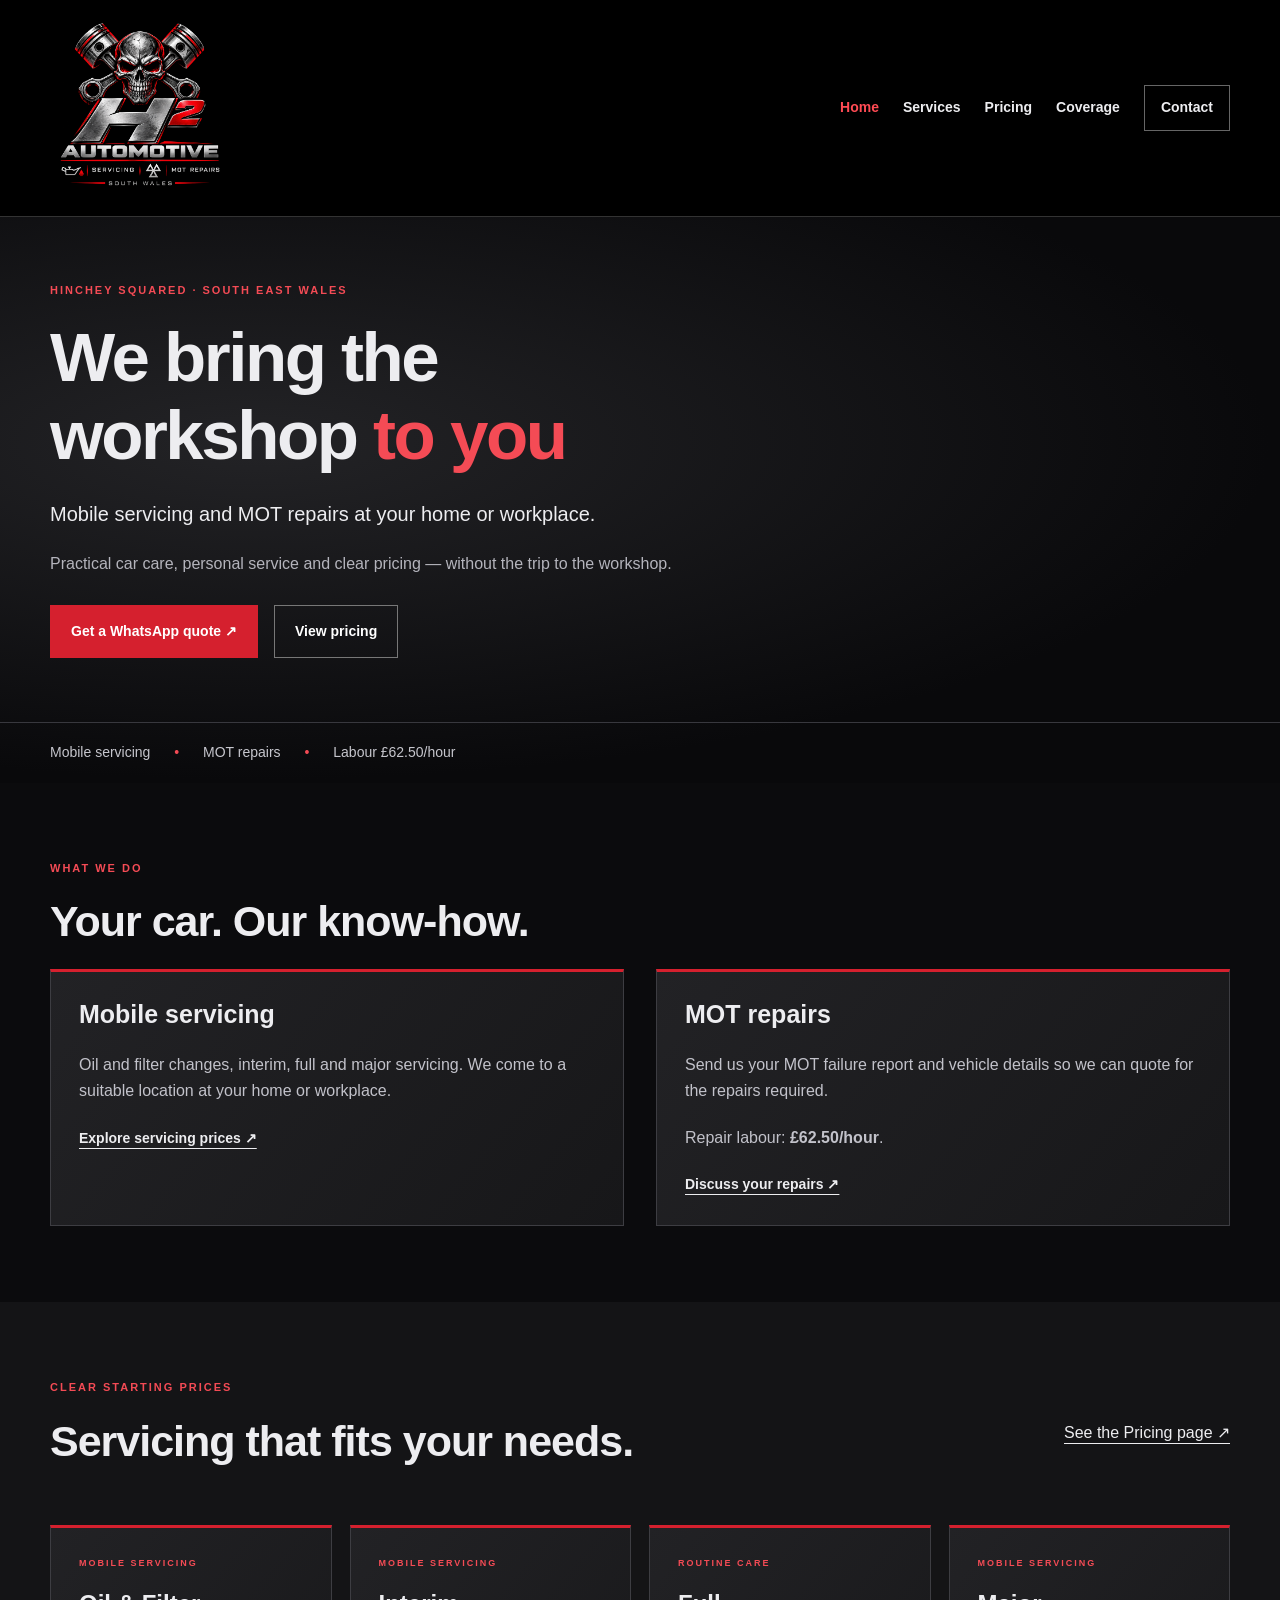
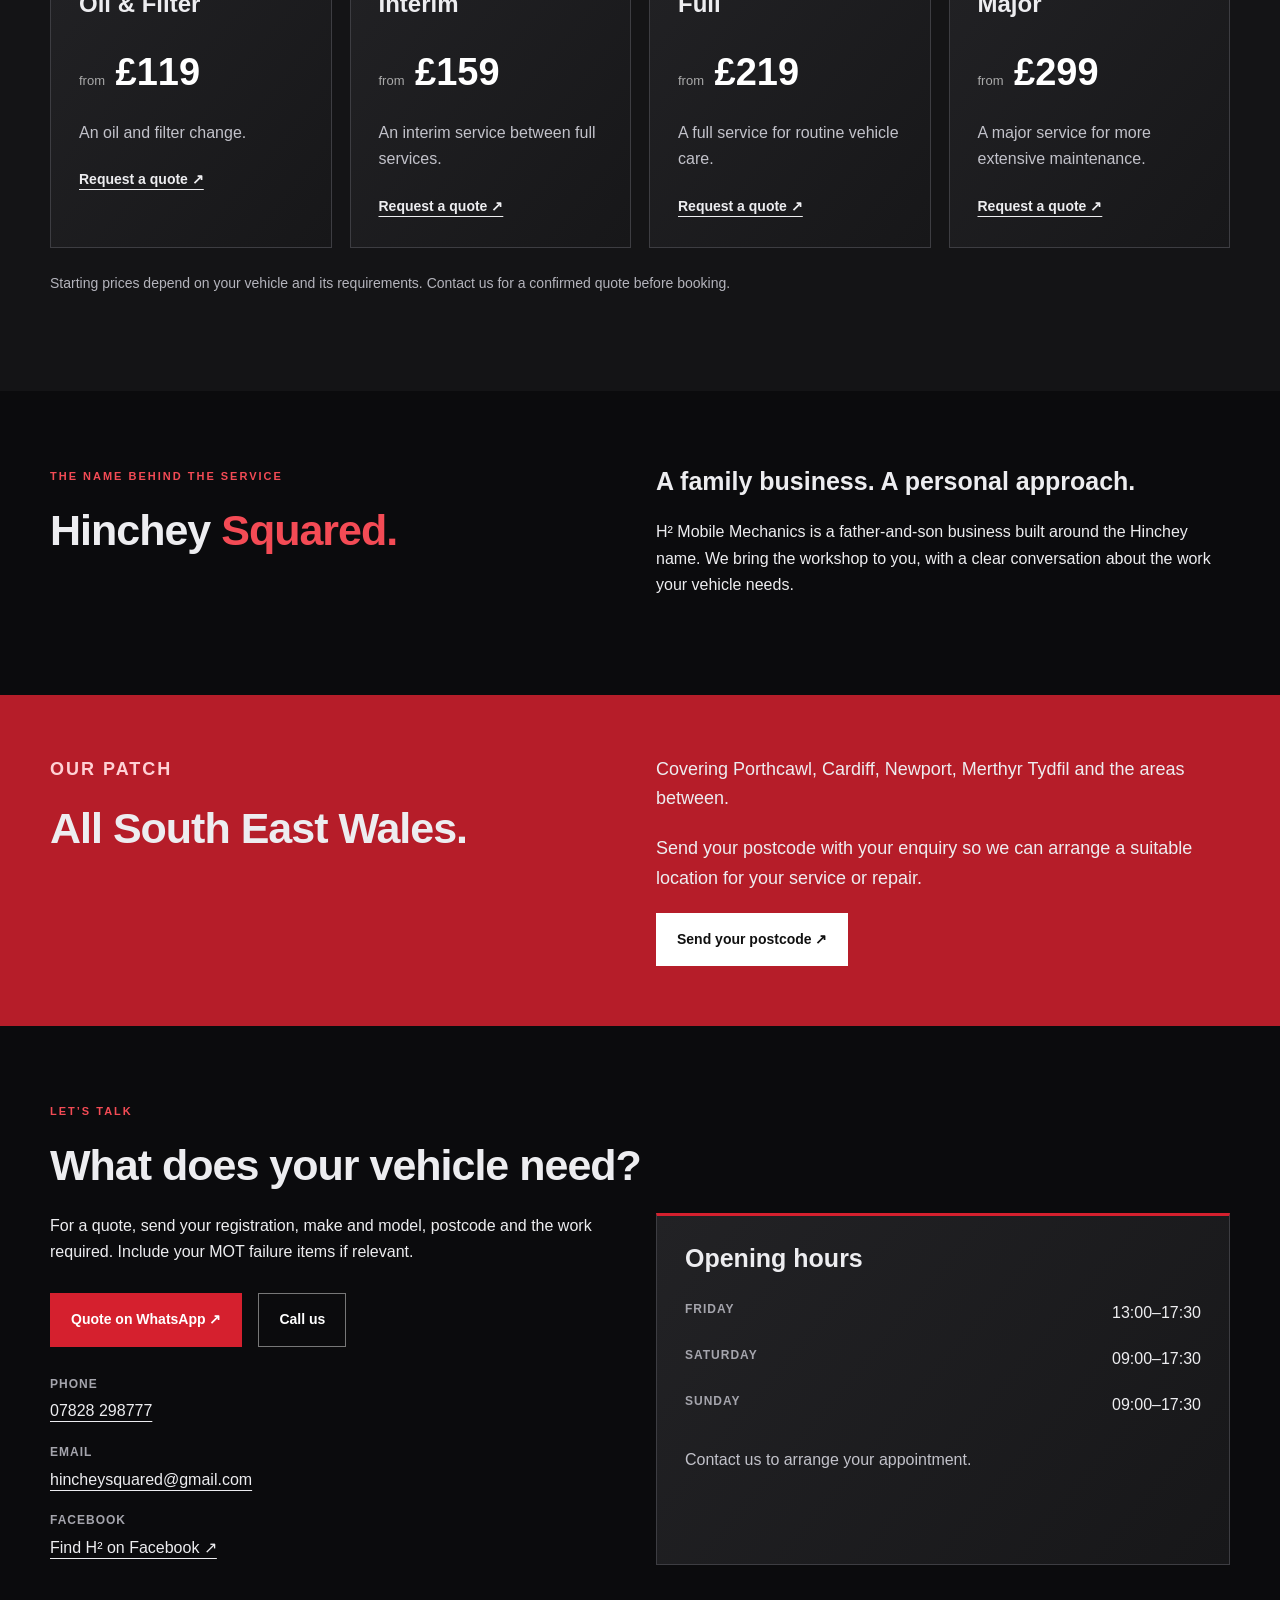
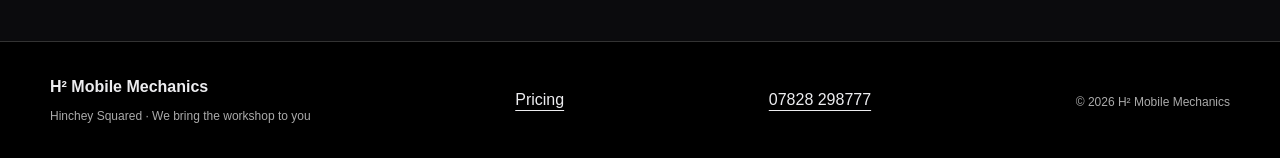
==== commit 27010d36: "Add files via upload" ====
--- a/index.html
+++ b/index.html
@@ -1 +1 @@
-<!doctype html><html lang="en-GB"><head><meta charset="utf-8"><meta name="viewport" content="width=device-width,initial-scale=1"><meta name="theme-color" content="#080808"><title>Mobile servicing & MOT repairs in South East Wales | H² Mobile Mechanics</title><meta name="description" content="Hinchey Squared mobile servicing and MOT repairs across South East Wales. Labour £62.50/hour. Call 07828 298777."><link rel="stylesheet" href="style.css"><script src="script.js" defer></script></head><body><a class="skip" href="#main">Skip to content</a><header><div class="wrap header"><a class="logo" href="index.html" aria-label="H² Mobile Mechanics home"><img src="images/h2-skull-pistons.png" width="1254" height="1254" alt="Complete H² Automotive skull and crossed-piston logo"></a><div class="identity">H² MOBILE MECHANICS<span>Hinchey Squared</span></div><button class="menu" aria-expanded="false" aria-controls="navigation" hidden>Menu ☰</button><nav id="navigation" aria-label="Main navigation"><a href="index.html" aria-current="page">Home</a><a href="index.html#services">Services</a><a href="pricing.html" >Pricing</a><a href="index.html#coverage">Coverage</a><a class="nav-contact" href="index.html#contact">Contact</a></nav></div></header><main id="main"><section class="hero"><div class="wrap hero-grid"><div><p class="eyebrow">HINCHEY SQUARED · SOUTH EAST WALES</p><h1>We bring the<br>workshop <span>to you</span></h1><p class="intro">Mobile servicing and MOT repairs at your home or workplace.</p><p class="muted">Practical car care, personal service and clear pricing — without the trip to the workshop.</p><div class="actions"><a class="button" href="https://wa.me/447828298777?text=Hi%20H%C2%B2%20Mobile%20Mechanics%2C%20I%20would%20like%20a%20quote.%20My%20vehicle%20registration%20is%3A%20.%20Make%2Fmodel%3A%20.%20Postcode%3A%20.%20Work%20required%3A%20.">Get a WhatsApp quote ↗</a><a class="button outline" href="pricing.html">View pricing</a></div></div><div class="hero-emblem"><img src="images/h2-skull-pistons.png" width="1254" height="1254" alt="H² skull and crossed pistons, servicing and MOT repairs in South Wales"></div></div><div class="strip"><div class="wrap">Mobile servicing <span>•</span> MOT repairs <span>•</span> Labour £62.50/hour</div></div></section><section class="section wrap" id="services"><p class="eyebrow">WHAT WE DO</p><h2>Your car. Our know-how.</h2><div class="two"><article class="card"><h3>Mobile servicing</h3><p>Oil and filter changes, interim, full and major servicing. We come to a suitable location at your home or workplace.</p><a href="pricing.html">Explore servicing prices ↗</a></article><article class="card"><h3>MOT repairs</h3><p>Send us your MOT failure report and vehicle details so we can quote for the repairs required.</p><p>Repair labour: <strong>£62.50/hour</strong>.</p><a href="https://wa.me/447828298777?text=Hi%20H%C2%B2%20Mobile%20Mechanics%2C%20I%20would%20like%20a%20quote.%20My%20vehicle%20registration%20is%3A%20.%20Make%2Fmodel%3A%20.%20Postcode%3A%20.%20Work%20required%3A%20.">Discuss your repairs ↗</a></article></div></section><section class="section shade"><div class="wrap"><div class="section-top"><div><p class="eyebrow">CLEAR STARTING PRICES</p><h2>Servicing that fits your needs.</h2></div><a href="pricing.html">See the Pricing page ↗</a></div><div class="prices"><article class="card"><p class="eyebrow">MOBILE SERVICING</p><h3>Oil & Filter</h3><p class="price"><small>from</small> £119</p><p>An oil and filter change.</p><a href="https://wa.me/447828298777?text=Hi%20H%C2%B2%20Mobile%20Mechanics%2C%20I%20would%20like%20a%20quote.%20My%20vehicle%20registration%20is%3A%20.%20Make%2Fmodel%3A%20.%20Postcode%3A%20.%20Work%20required%3A%20.">Request a quote ↗</a></article><article class="card"><p class="eyebrow">MOBILE SERVICING</p><h3>Interim</h3><p class="price"><small>from</small> £159</p><p>An interim service between full services.</p><a href="https://wa.me/447828298777?text=Hi%20H%C2%B2%20Mobile%20Mechanics%2C%20I%20would%20like%20a%20quote.%20My%20vehicle%20registration%20is%3A%20.%20Make%2Fmodel%3A%20.%20Postcode%3A%20.%20Work%20required%3A%20.">Request a quote ↗</a></article><article class="card"><p class="eyebrow">ROUTINE CARE</p><h3>Full</h3><p class="price"><small>from</small> £219</p><p>A full service for routine vehicle care.</p><a href="https://wa.me/447828298777?text=Hi%20H%C2%B2%20Mobile%20Mechanics%2C%20I%20would%20like%20a%20quote.%20My%20vehicle%20registration%20is%3A%20.%20Make%2Fmodel%3A%20.%20Postcode%3A%20.%20Work%20required%3A%20.">Request a quote ↗</a></article><article class="card"><p class="eyebrow">MOBILE SERVICING</p><h3>Major</h3><p class="price"><small>from</small> £299</p><p>A major service for more extensive maintenance.</p><a href="https://wa.me/447828298777?text=Hi%20H%C2%B2%20Mobile%20Mechanics%2C%20I%20would%20like%20a%20quote.%20My%20vehicle%20registration%20is%3A%20.%20Make%2Fmodel%3A%20.%20Postcode%3A%20.%20Work%20required%3A%20.">Request a quote ↗</a></article></div><p class="muted note">Starting prices depend on your vehicle and its requirements. Contact us for a confirmed quote before booking.</p></div></section><section class="section wrap" id="about"><div class="two"><div><p class="eyebrow">THE NAME BEHIND THE SERVICE</p><h2>Hinchey <span>Squared.</span></h2></div><div><h3>A family business. A personal approach.</h3><p>H² Mobile Mechanics is a father-and-son business built around the Hinchey name. We bring the workshop to you, with a clear conversation about the work your vehicle needs.</p></div></div></section><section class="coverage" id="coverage"><div class="wrap two"><div><p class="eyebrow">OUR PATCH</p><h2>All South East Wales.</h2></div><div><p>Covering Porthcawl, Cardiff, Newport, Merthyr Tydfil and the areas between.</p><p>Send your postcode with your enquiry so we can arrange a suitable location for your service or repair.</p><a class="button pale" href="https://wa.me/447828298777?text=Hi%20H%C2%B2%20Mobile%20Mechanics%2C%20I%20would%20like%20a%20quote.%20My%20vehicle%20registration%20is%3A%20.%20Make%2Fmodel%3A%20.%20Postcode%3A%20.%20Work%20required%3A%20.">Send your postcode ↗</a></div></div></section><section class="section wrap" id="contact"><p class="eyebrow">LET’S TALK</p><h2>What does your vehicle need?</h2><div class="two"><div><p>For a quote, send your registration, make and model, postcode and the work required. Include your MOT failure items if relevant.</p><div class="actions"><a class="button" href="https://wa.me/447828298777?text=Hi%20H%C2%B2%20Mobile%20Mechanics%2C%20I%20would%20like%20a%20quote.%20My%20vehicle%20registration%20is%3A%20.%20Make%2Fmodel%3A%20.%20Postcode%3A%20.%20Work%20required%3A%20.">Quote on WhatsApp ↗</a><a class="button outline" href="tel:+447828298777">Call us</a></div><dl><dt>Phone</dt><dd><a href="tel:+447828298777">07828 298777</a></dd><dt>Email</dt><dd><a href="mailto:hincheysquared@gmail.com">hincheysquared@gmail.com</a></dd><dt>Facebook</dt><dd><a href="https://www.facebook.com/share/1BqLVj7MQG/">Find H² on Facebook ↗</a></dd></dl></div><aside class="card"><h3>Opening hours</h3><dl class="hours"><dt>Friday</dt><dd>13:00–17:30</dd><dt>Saturday</dt><dd>09:00–17:30</dd><dt>Sunday</dt><dd>09:00–17:30</dd></dl><p class="muted">Contact us to arrange your appointment.</p></aside></div></section></main><footer><div class="wrap footer"><div><strong>H² Mobile Mechanics</strong><p>Hinchey Squared · We bring the workshop to you</p></div><a href="pricing.html">Pricing</a><a href="tel:+447828298777">07828 298777</a><p>© 2026 H² Mobile Mechanics</p></div></footer></body></html>+<!doctype html><html lang="en-GB"><head><meta charset="utf-8"><meta name="viewport" content="width=device-width,initial-scale=1"><meta name="theme-color" content="#080808"><title>Mobile servicing & MOT repairs in South East Wales | H² Mobile Mechanics</title><meta name="description" content="Hinchey Squared mobile servicing and MOT repairs across South East Wales. Labour £62.50/hour. Call 07828 298777."><link rel="stylesheet" href="style.css"><script src="script.js" defer></script></head><body><a class="skip" href="#main">Skip to content</a><header><div class="wrap header"><a class="logo" href="index.html" aria-label="H² Mobile Mechanics home"><img src="[data-uri]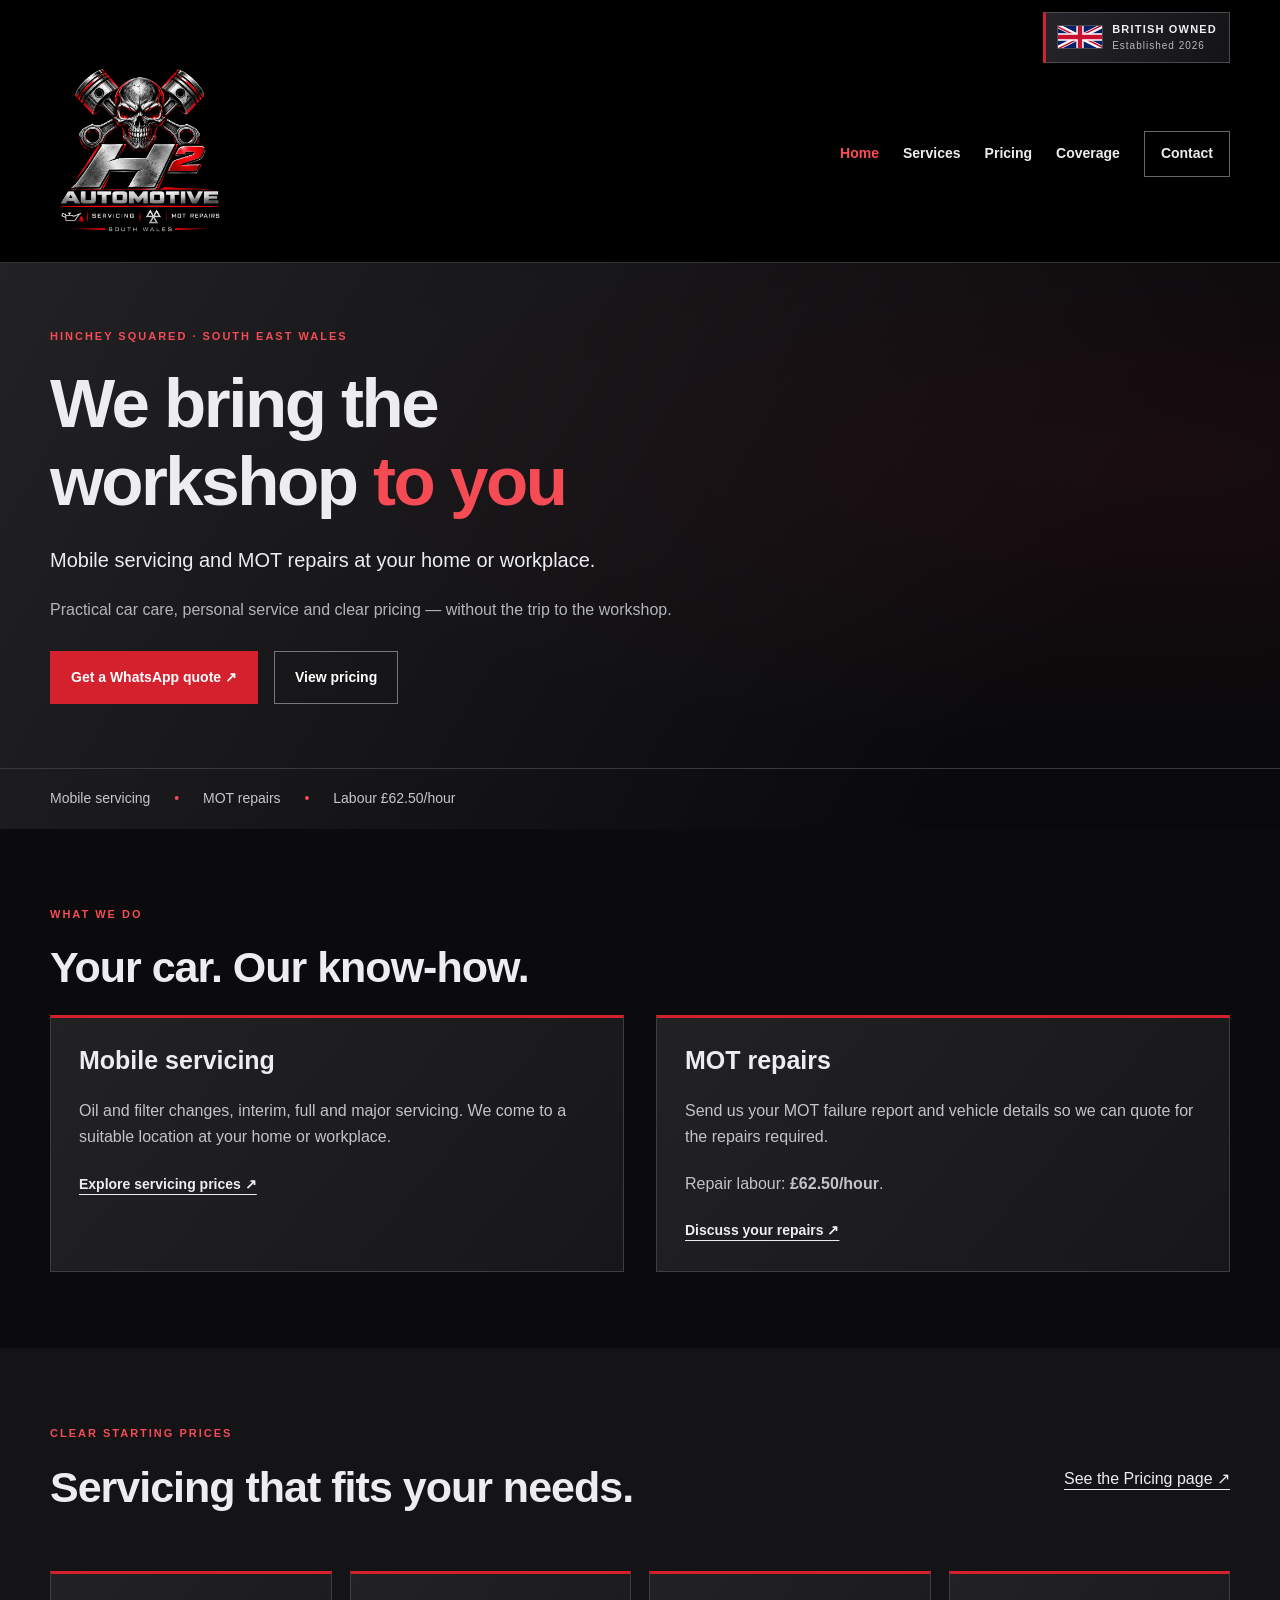
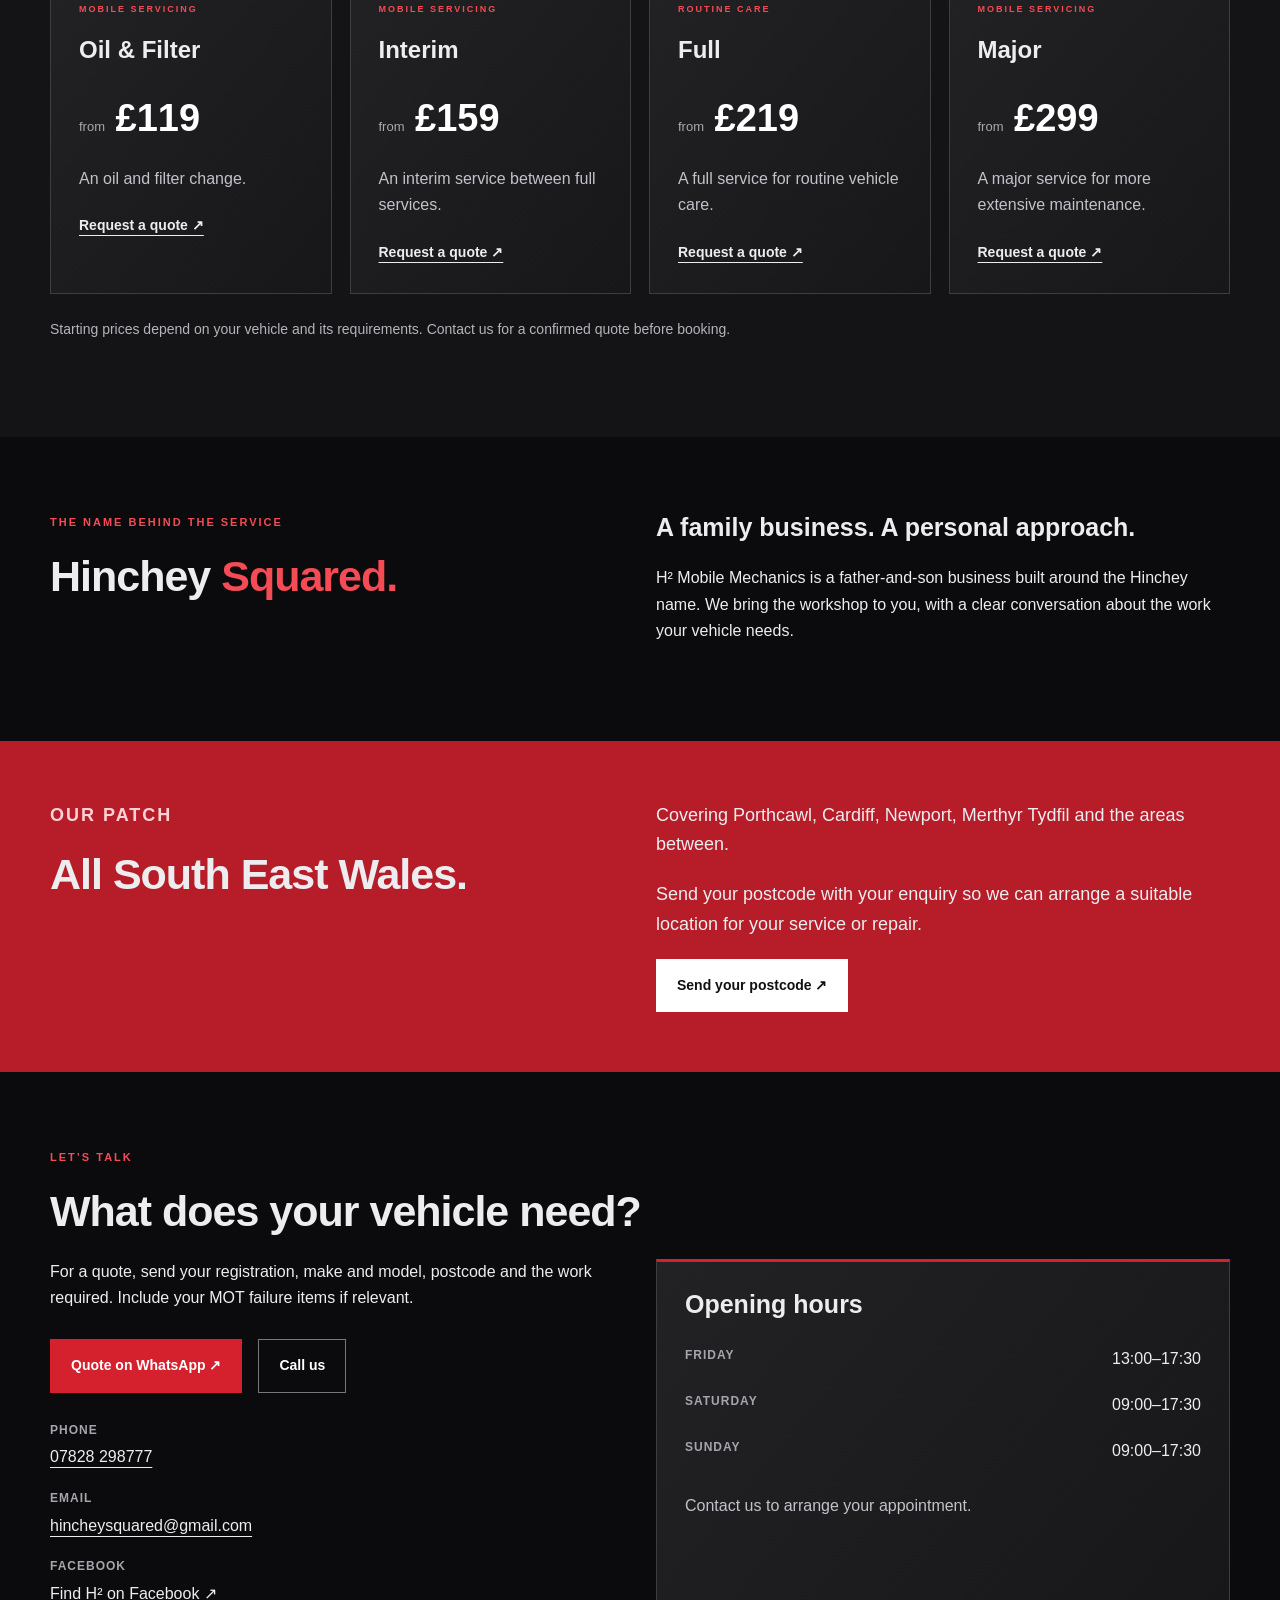
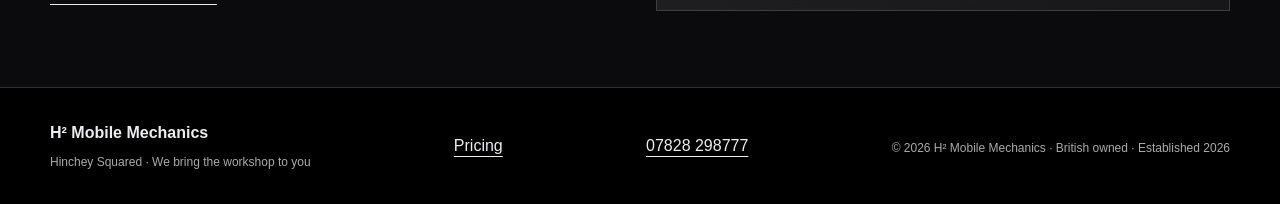
==== commit 695f3f10: "Add files via upload" ====
--- a/index.html
+++ b/index.html
@@ -1 +1 @@
-<!doctype html><html lang="en-GB"><head><meta charset="utf-8"><meta name="viewport" content="width=device-width,initial-scale=1"><meta name="theme-color" content="#080808"><title>Mobile servicing & MOT repairs in South East Wales | H² Mobile Mechanics</title><meta name="description" content="Hinchey Squared mobile servicing and MOT repairs across South East Wales. Labour £62.50/hour. Call 07828 298777."><link rel="stylesheet" href="style.css"><script src="script.js" defer></script></head><body><a class="skip" href="#main">Skip to content</a><header><div class="wrap header"><a class="logo" href="index.html" aria-label="H² Mobile Mechanics home"><img src="[data-uri]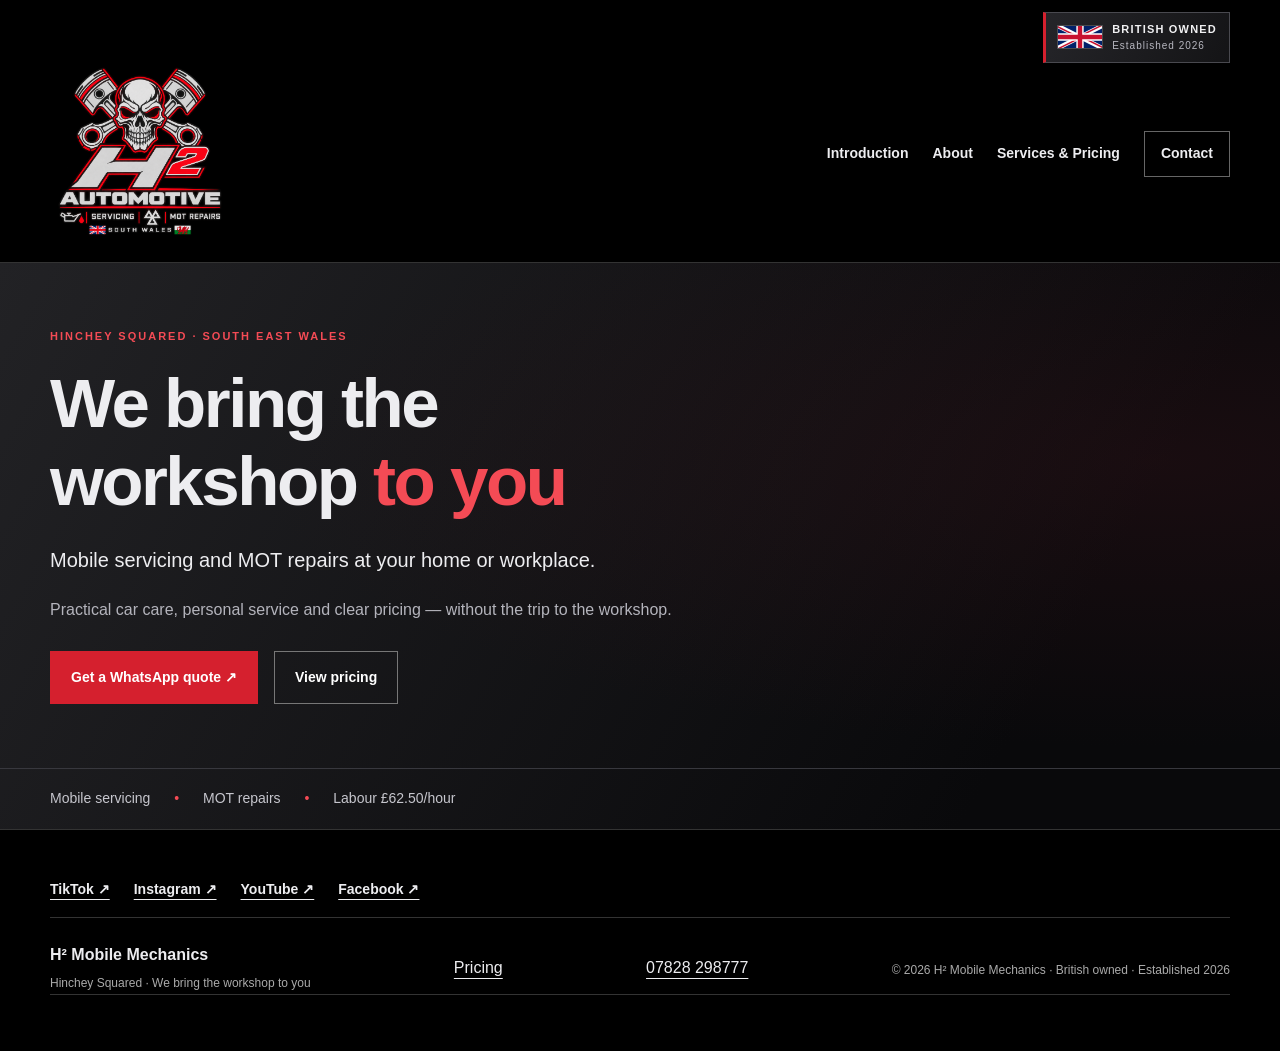
==== commit 92be55ab: "Add files via upload" ====
--- a/index.html
+++ b/index.html
@@ -1 +1 @@
-<!doctype html><html lang="en-GB"><head><meta charset="utf-8"><meta name="viewport" content="width=device-width,initial-scale=1"><meta name="theme-color" content="#080808"><title>Mobile servicing & MOT repairs in South East Wales | H² Mobile Mechanics</title><meta name="description" content="Hinchey Squared mobile servicing and MOT repairs across South East Wales. Labour £62.50/hour. Call 07828 298777."><link rel="stylesheet" href="style.css?v=headeronly2026"><script src="script.js" defer></script></head><body><a class="skip" href="#main">Skip to content</a><header><div class="wrap header"><a class="logo" href="index.html" aria-label="H² Mobile Mechanics home"><img src="[data-uri]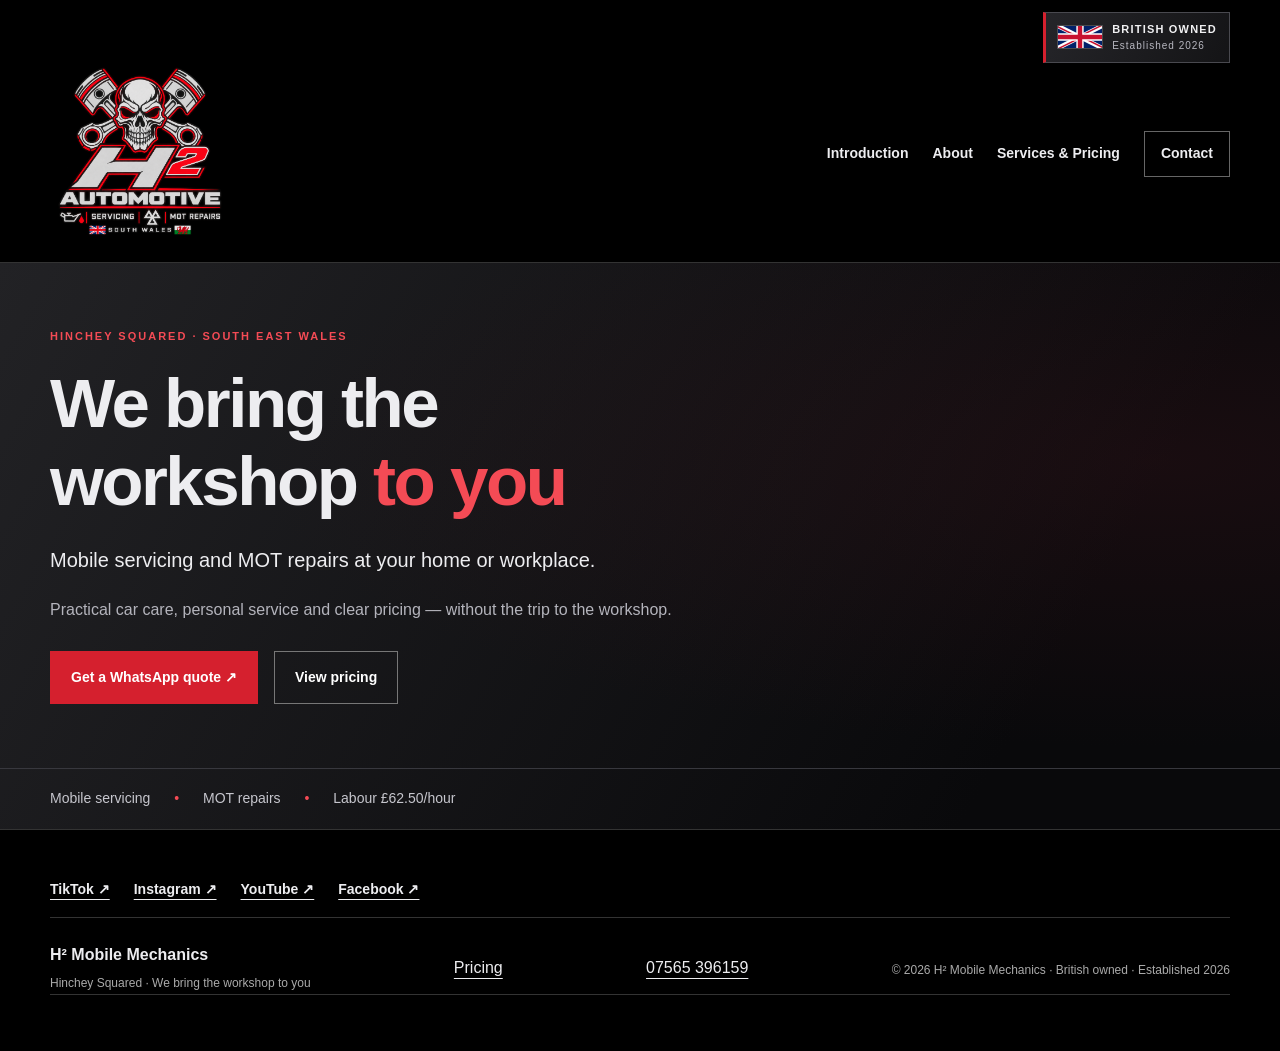
==== commit 6ac31db4: "Add files via upload" ====
--- a/index.html
+++ b/index.html
@@ -1 +1 @@
-<!doctype html><html lang="en-GB"><head><meta charset="utf-8"><meta name="viewport" content="width=device-width,initial-scale=1"><meta name="theme-color" content="#080808"><title>Introduction | H² Mobile Mechanics</title><meta name="description" content="Hinchey Squared mobile servicing and MOT repairs across South East Wales. Labour £62.50/hour. Call 07828 298777."><link rel="stylesheet" href="style.css?v=multipage2026"><script src="script.js" defer></script></head><body><a class="skip" href="#main">Skip to content</a><header><div class="wrap header"><a class="logo" href="index.html" aria-current="page" aria-label="H² Mobile Mechanics home"><img src="[data-uri]